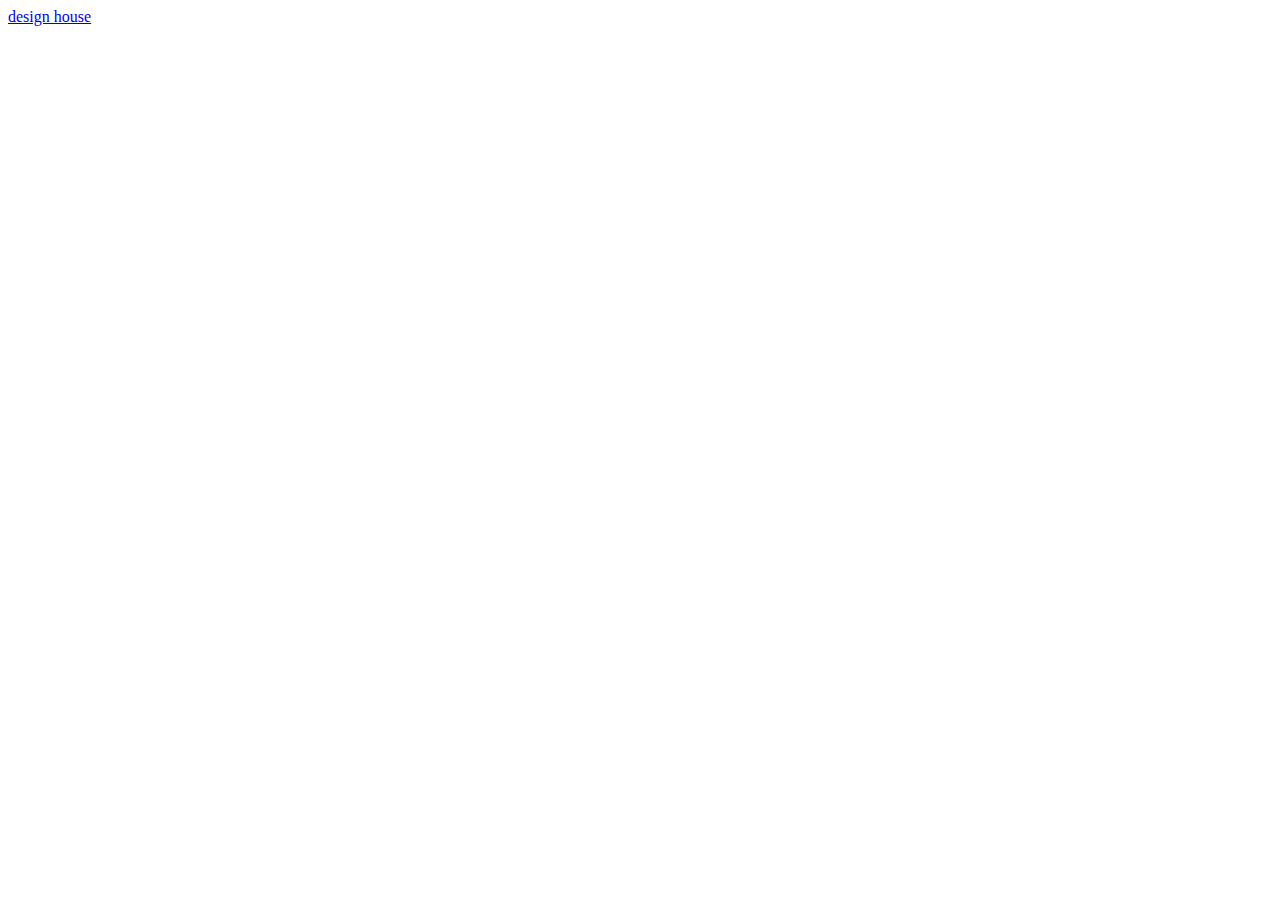
==== index.html @ 81a48a96 "11" ====
<!DOCTYPE html>
<html>
  <head>
    <title>JavaScript &amp; jQuery - Chapter 3: Functions, Methods &amp; Objects - Math Object</title>
    
   
  </head>
  <body>
   <header>
       <a href="#">design house</a>
       <div>
       <p>
           <a href="#"></a>
       </p>
       </div>
   </header>
   <main></main>
   <footer></footer>
  </body>
</html>
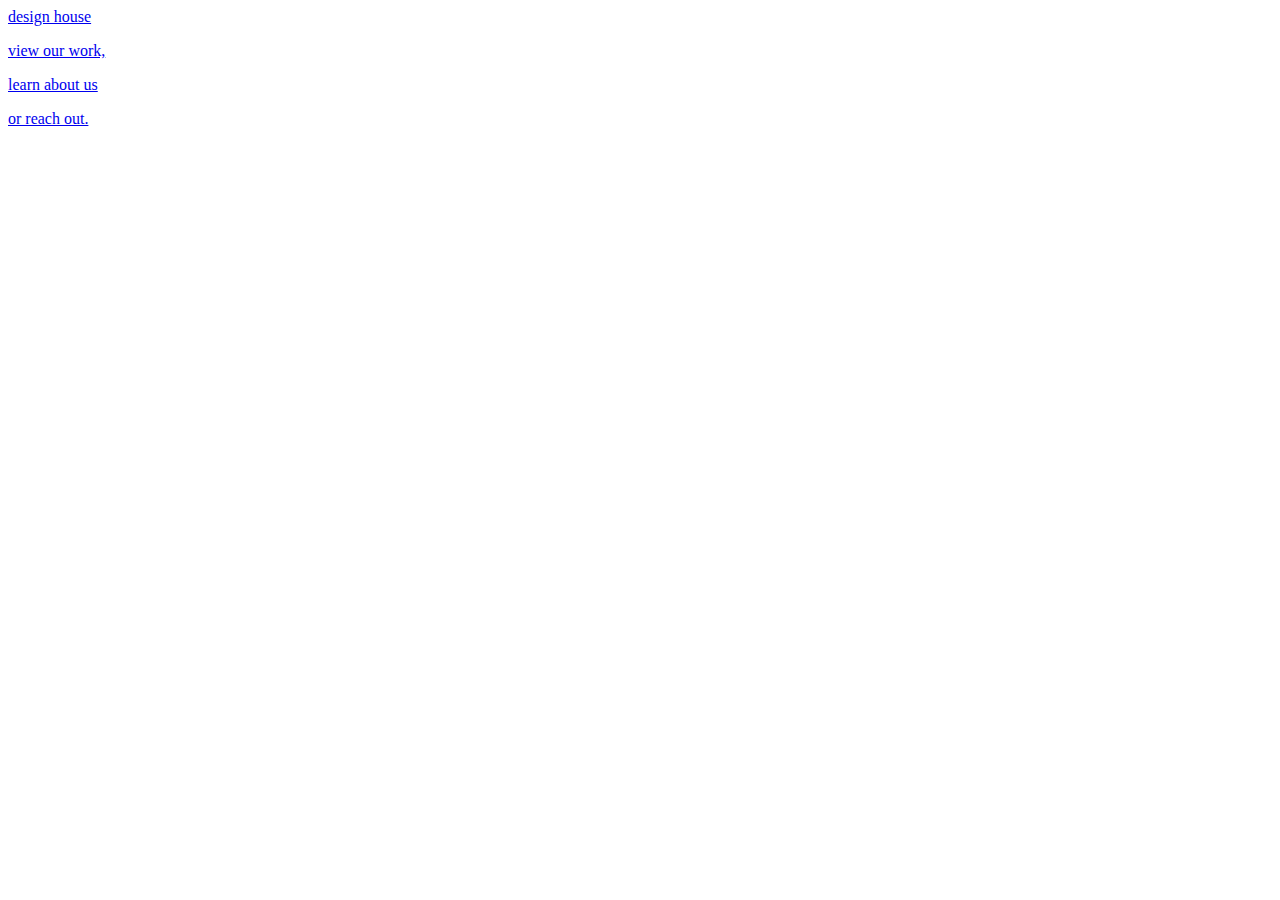
==== commit e22edb7f: "1" ====
--- a/index.html
+++ b/index.html
@@ -7,14 +7,24 @@
   </head>
   <body>
    <header>
+     <nav>
        <a href="#">design house</a>
        <div>
        <p>
-           <a href="#"></a>
+           <a href="#">view our work,</a>
+       </p>
+       <p>
+           <a href="#">learn about us</a>
+       </p>
+       <p>
+           <a href="#">or reach out.</a>
        </p>
        </div>
+      </nav>
    </header>
-   <main></main>
+   <main>
+     
+   </main>
    <footer></footer>
   </body>
 </html>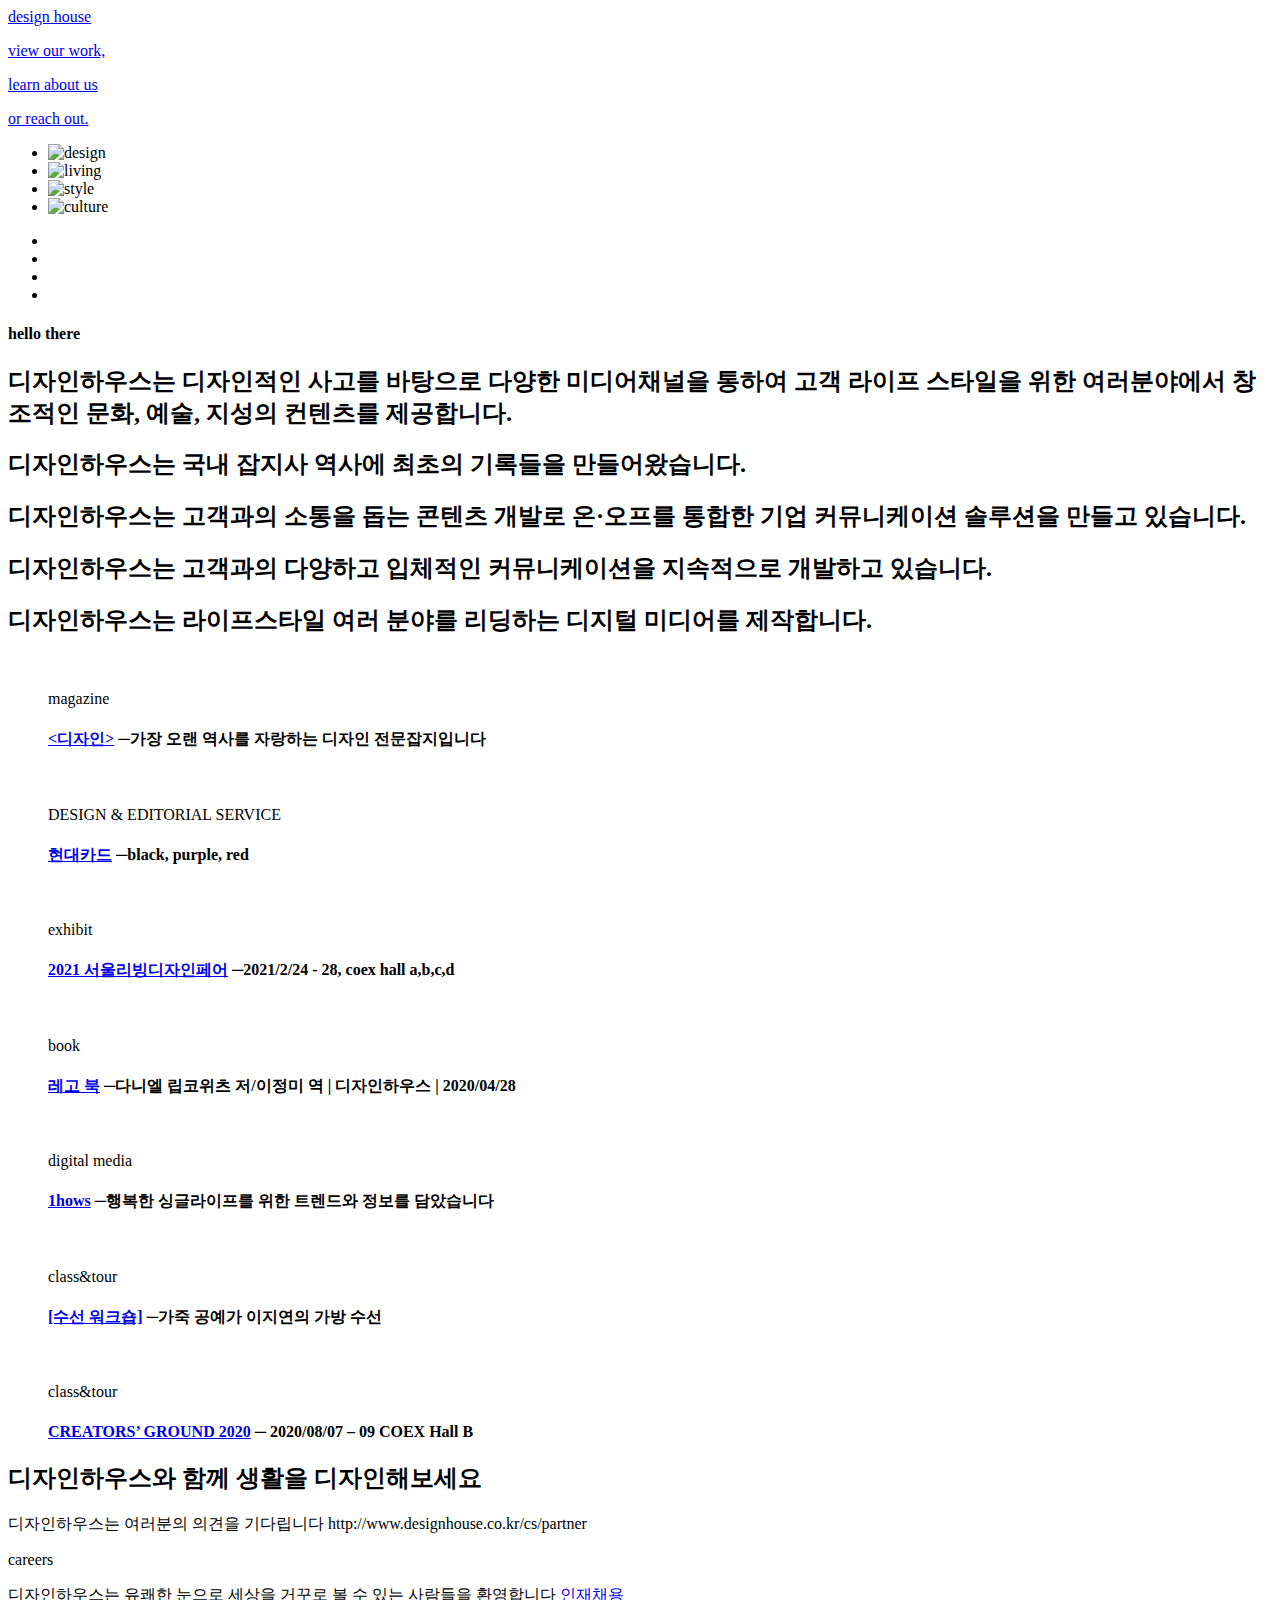
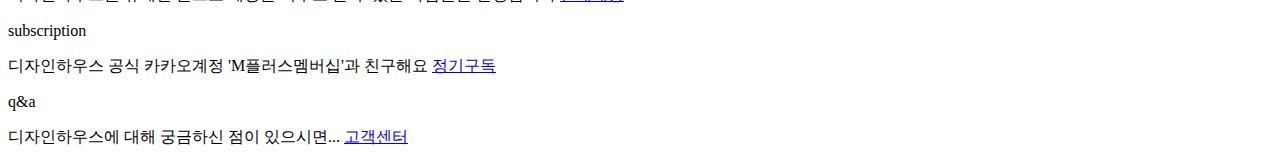
==== commit f5e78a8f: "ddd" ====
--- a/index.html
+++ b/index.html
@@ -22,9 +22,134 @@
        </div>
       </nav>
    </header>
-   <main>
-     
+   <main role="main">
+     <div class="lab">
+       <ul>
+         <li><img src="" alt="design"></li>
+         <li><img src="" alt="living"></li>
+         <li><img src="" alt="style"></li>
+         <li><img src="" alt="culture"></li>
+       </ul>
+       <ul class="indi">
+         <li></li>
+         <li></li>
+         <li></li>
+         <li></li>
+       </ul>
+     </div>
+     <div class="intro">
+       <div>
+        <h4>hello there</h4>
+      </div>
+      <div>
+        <h2 class="m1">디자인하우스는 디자인적인 사고를 바탕으로 다양한 미디어채널을 통하여 고객 라이프 스타일을 위한 여러분야에서 창조적인 문화, 예술, 지성의 컨텐츠를 제공합니다.</h2> 
+          <h2 class="m2">디자인하우스는 국내 잡지사 역사에 최초의 기록들을 만들어왔습니다.</h2>
+          <h2 class="m3">디자인하우스는 고객과의 소통을 돕는 콘텐츠 개발로 온·오프를 통합한 기업 커뮤니케이션 솔루션을 만들고 있습니다.</h2>
+          <h2 class="m4">디자인하우스는 고객과의 다양하고 입체적인 커뮤니케이션을 지속적으로 개발하고 있습니다.</h2>
+          <h2 class="m5">디자인하우스는 라이프스타일 여러 분야를 리딩하는 디지털 미디어를 제작합니다.
+          </h2>
+      </div>
+
+     </div>
+     <div>
+             <figure>
+         <p><img src="img/m_design.jpg" alt=""></p>
+         <figcaption>
+           <div>magazine</div>
+           <h4>
+             <a href="#"><디자인></a> <span>─</span><span>가장 오랜 역사를 자랑하는 디자인 전문잡지입니다</span>
+           </h4>
+         </figcaption>
+       </figure>
+       <figure>
+         <p><img src="img/hyeondeacard.jpg" alt=""></p>
+         <figcaption>
+           <div>DESIGN & EDITORIAL SERVICE</div>
+           <h4>
+             <a href="#">현대카드</a> <span>─</span><span>black, purple, red</span>
+           </h4>
+         </figcaption>
+       </figure>
+       <figure>
+         <p><img src="img/e_seoul.png" alt=""></p>
+         <figcaption>
+           <div>exhibit</div>
+           <h4>
+             <a href="#">2021 서울리빙디자인페어</a> <span>─</span><span>2021/2/24 - 28, coex hall a,b,c,d</span>
+           </h4>
+         </figcaption>
+       </figure>
+       <figure>
+         <p><img src="img/b_lego.jpg" alt=""></p>
+         <figcaption>
+           <div>book</div>
+           <h4>
+             <a href="#">레고 북</a> <span>─</span><span>다니엘 립코위츠 저/이정미 역 | 디자인하우스 | 2020/04/28</span>
+           </h4>
+         </figcaption>
+       </figure>
+       <figure>
+         <p><img src="img/p_digital.jpg" alt=""></p>
+         <figcaption>
+           <div>digital media</div>
+           <h4>
+             <a href="http://1hows.com/">1hows</a> <span>─</span><span>행복한 싱글라이프를 위한 트렌드와 정보를 담았습니다</span>
+           </h4>
+         </figcaption>
+       </figure>
+       <figure>
+         <p><img src="img/c_bag.jpg" alt=""></p>
+         <figcaption>
+           <div>class&tour</div>
+           <h4>
+             <a href="#">[수선 워크숍]</a> <span>─</span><span>가죽 공예가 이지연의 가방 수선
+            </span>
+           </h4>
+         </figcaption>
+       </figure>
+       <figure>
+         <p><img src="img/e_creator.jpg" alt=""></p>
+         <figcaption>
+           <div>class&tour</div>
+           <h4>
+             <a href="#">CREATORS’ GROUND 2020</a> <span>─</span><span>
+              2020/08/07 – 09 COEX Hall B
+            </span>
+           </h4>
+         </figcaption>
+       </figure>
+     </div>
    </main>
-   <footer></footer>
+   <footer>
+     <div class="canvas">
+       <h2>디자인하우스와 함께 생활을 디자인해보세요
+        </h2>
+       <div>
+         <p>디자인하우스는 여러분의 의견을 기다립니다 http://www.designhouse.co.kr/cs/partner
+        </p>
+       </div>
+     </div>
+     <div class="contact">
+       <div class="c1">
+         <div>careers</div>
+         <p>디자인하우스는 유쾌한 눈으로 세상을 거꾸로 볼 수 있는 사람들을 환영합니다
+           <a href="#">인재채용</a>
+        </p>
+       </div>
+       <div class="c2">
+         <div>subscription</div>
+         <p>디자인하우스 공식 카카오계정  'M플러스멤버십'과 친구해요
+           <a href="https://pf.kakao.com/_aQyxdu#none">정기구독</a>
+        </p>
+       </div>
+       <div class="c3">
+         <div>q&a</div>
+         <p>디자인하우스에 대해 궁금하신 점이 있으시면...
+           <a href="http://www.designhouse.co.kr/cs">고객센터</a>
+        </p>
+       </div>
+
+     </div>
+   </footer>
   </body>
 </html>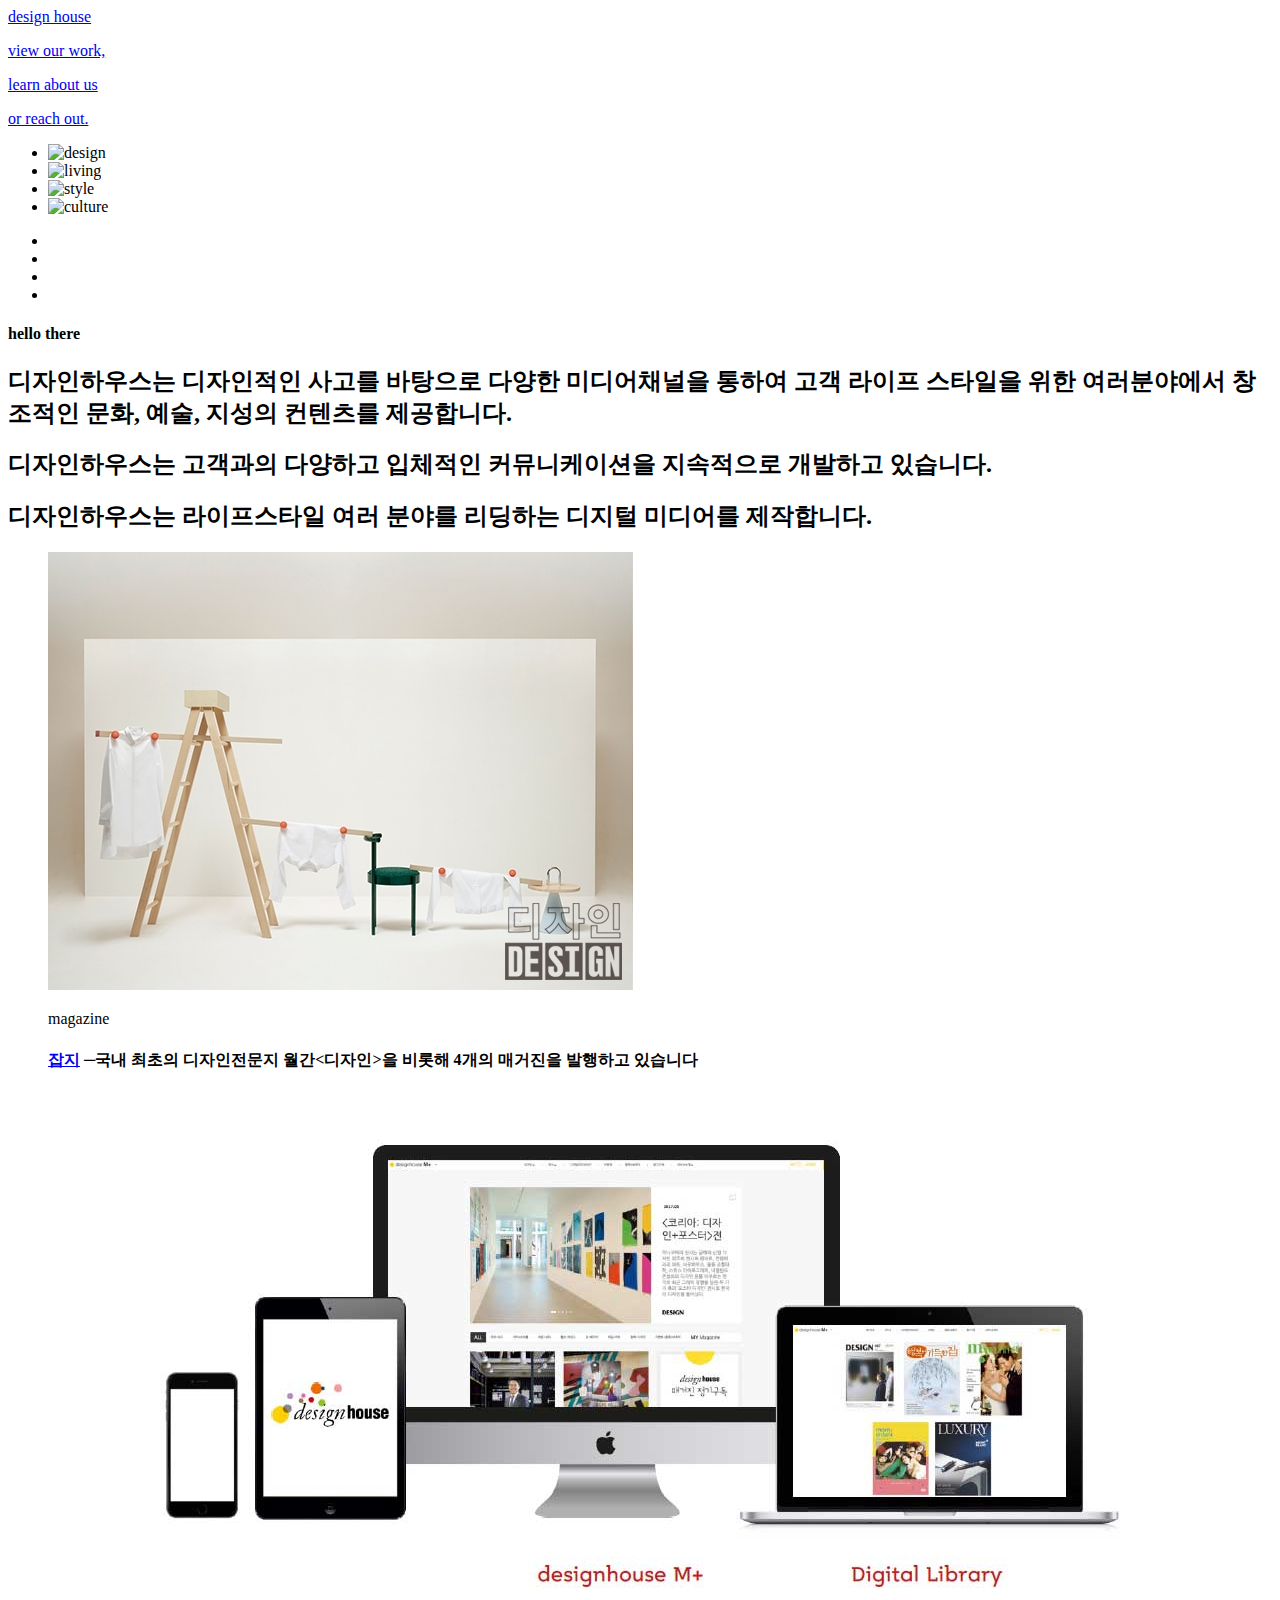
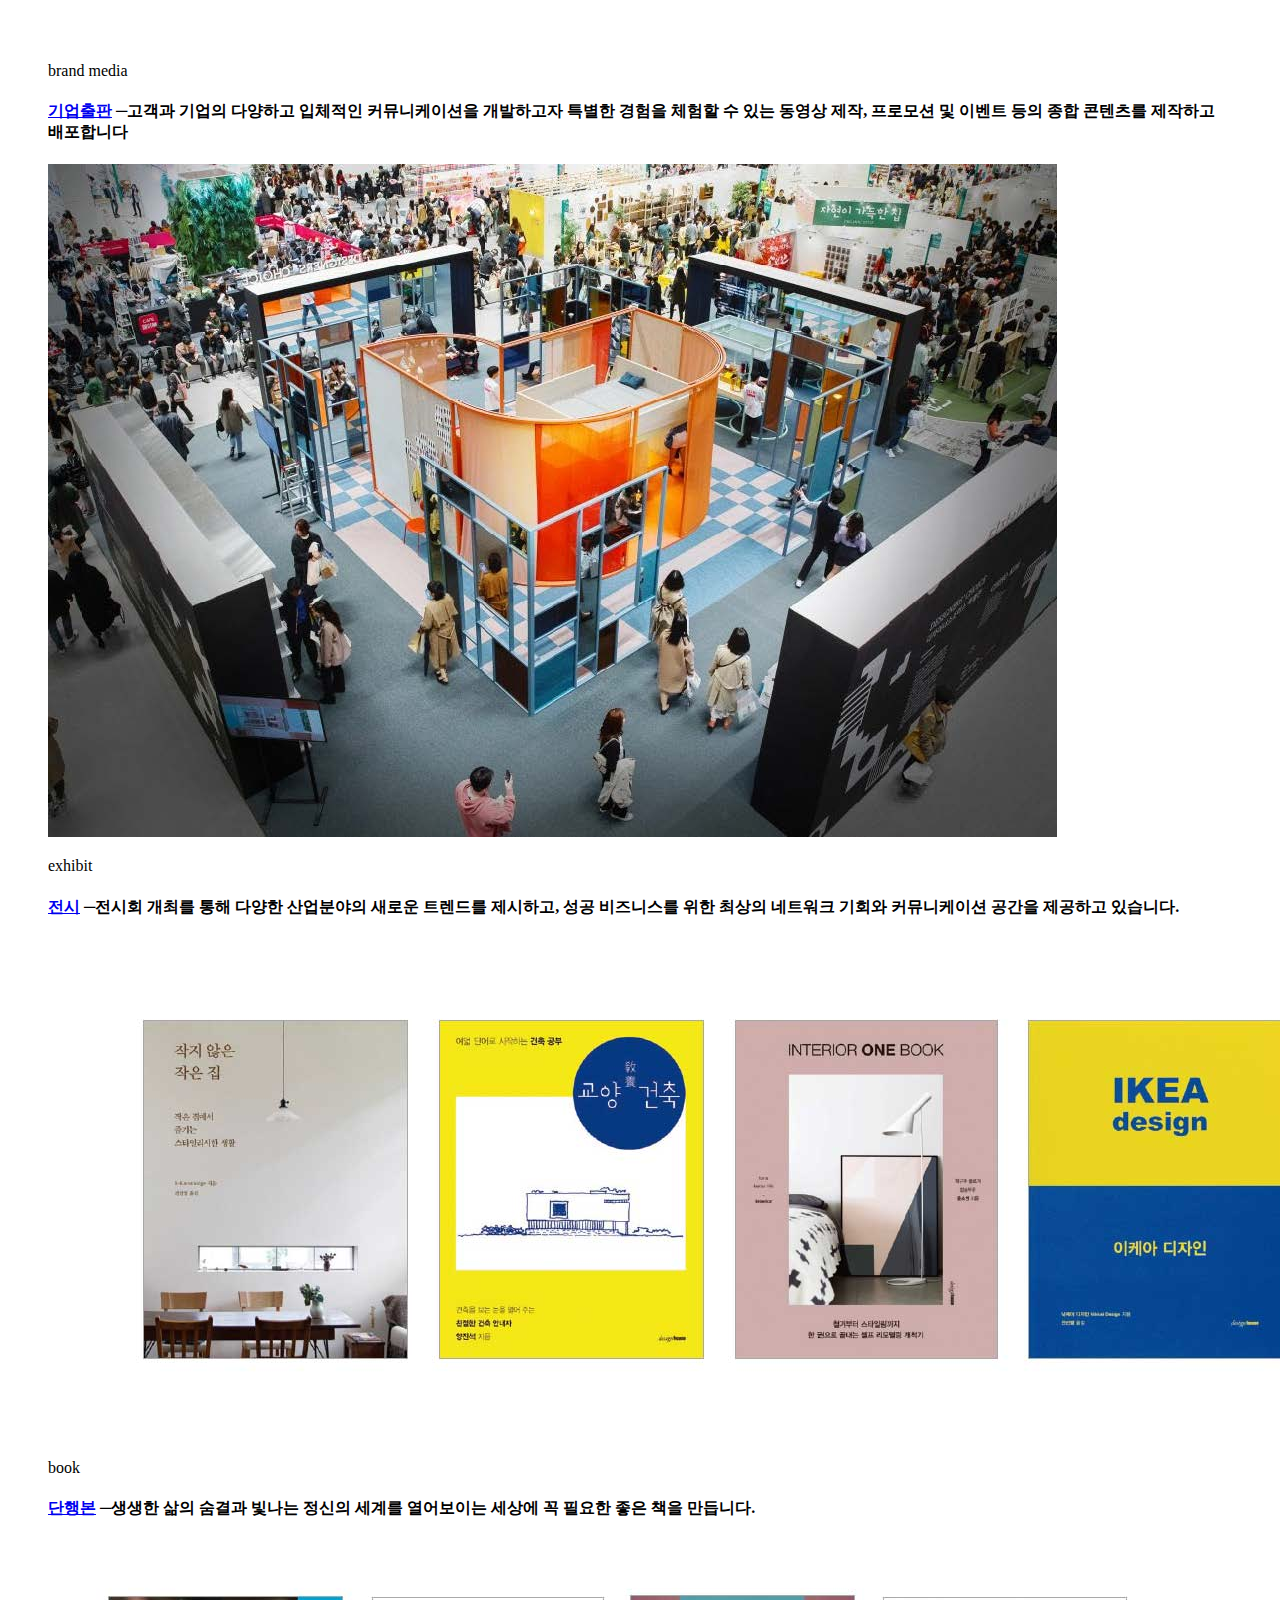
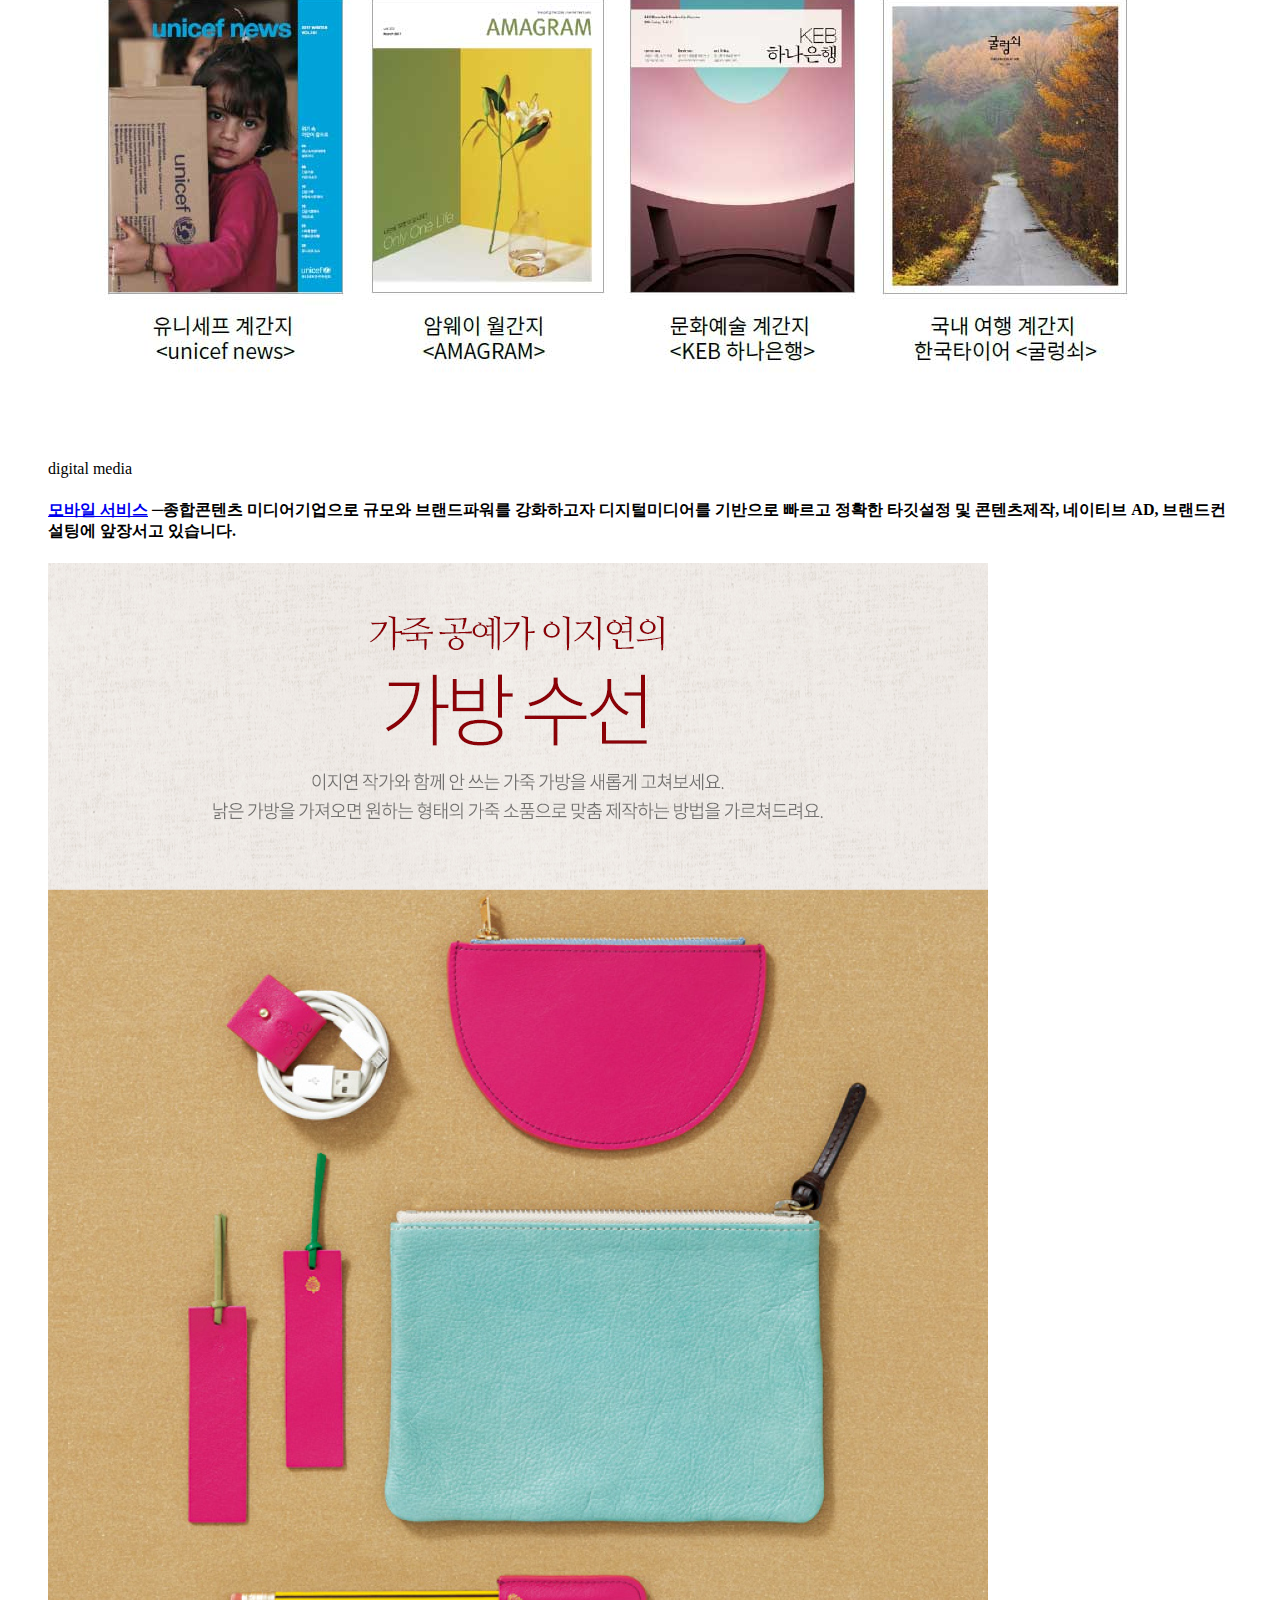
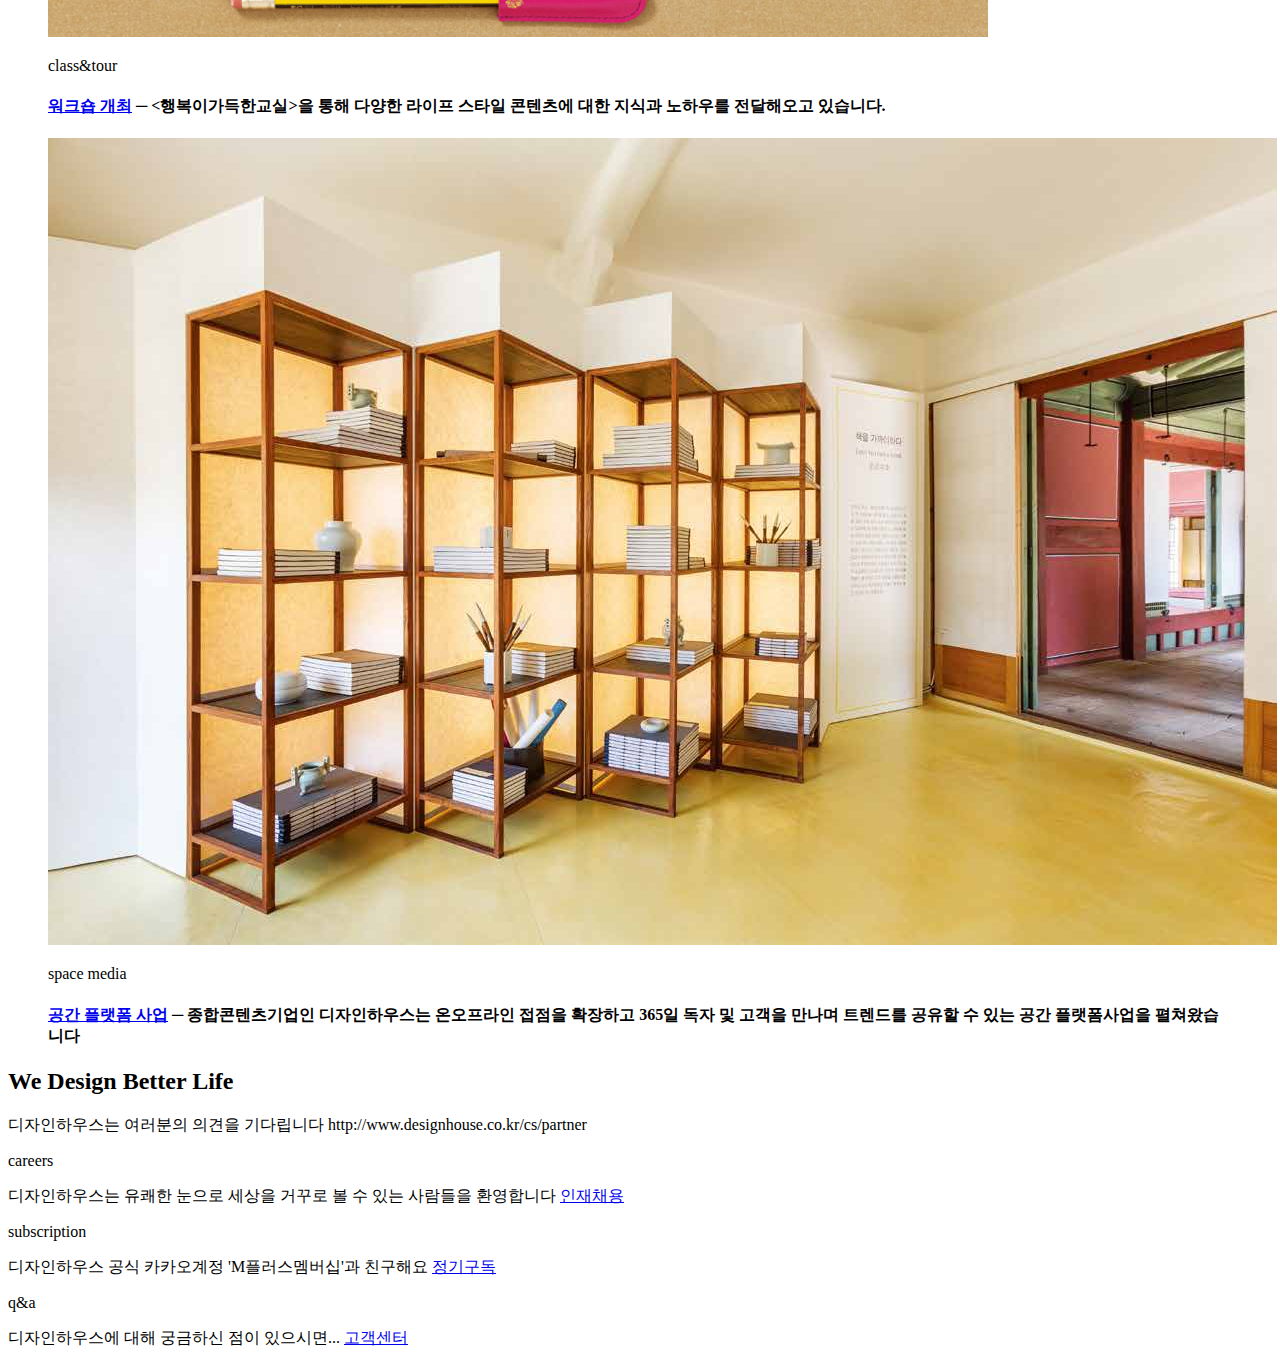
==== commit ca609807: "1" ====
--- a/index.html
+++ b/index.html
@@ -43,77 +43,78 @@
       </div>
       <div>
         <h2 class="m1">디자인하우스는 디자인적인 사고를 바탕으로 다양한 미디어채널을 통하여 고객 라이프 스타일을 위한 여러분야에서 창조적인 문화, 예술, 지성의 컨텐츠를 제공합니다.</h2> 
-          <h2 class="m2">디자인하우스는 국내 잡지사 역사에 최초의 기록들을 만들어왔습니다.</h2>
-          <h2 class="m3">디자인하우스는 고객과의 소통을 돕는 콘텐츠 개발로 온·오프를 통합한 기업 커뮤니케이션 솔루션을 만들고 있습니다.</h2>
-          <h2 class="m4">디자인하우스는 고객과의 다양하고 입체적인 커뮤니케이션을 지속적으로 개발하고 있습니다.</h2>
-          <h2 class="m5">디자인하우스는 라이프스타일 여러 분야를 리딩하는 디지털 미디어를 제작합니다.
+         <h2 class="m2">디자인하우스는 고객과의 다양하고 입체적인 커뮤니케이션을 지속적으로 개발하고 있습니다.</h2>
+          <h2 class="m3">디자인하우스는 라이프스타일 여러 분야를 리딩하는 디지털 미디어를 제작합니다.
           </h2>
       </div>
 
      </div>
      <div>
              <figure>
-         <p><img src="img/m_design.jpg" alt=""></p>
+         <p><img src="img/content1.jpg" alt=""></p>
          <figcaption>
            <div>magazine</div>
            <h4>
-             <a href="#"><디자인></a> <span>─</span><span>가장 오랜 역사를 자랑하는 디자인 전문잡지입니다</span>
+             <a href="#">잡지</a> <span>─</span><span>국내 최초의 디자인전문지 월간<디자인>을 비롯해
+              4개의 매거진을 발행하고 있습니다</span>
            </h4>
          </figcaption>
        </figure>
        <figure>
-         <p><img src="img/hyeondeacard.jpg" alt=""></p>
+         <p><img src="img/content2.jpg" alt=""></p>
          <figcaption>
-           <div>DESIGN & EDITORIAL SERVICE</div>
+           <div>brand media</div>
            <h4>
-             <a href="#">현대카드</a> <span>─</span><span>black, purple, red</span>
+             <a href="#">기업출판</a> <span>─</span><span>고객과 기업의 다양하고 입체적인 커뮤니케이션을 개발하고자
+              특별한 경험을 체험할 수 있는 동영상 제작, 프로모션 및 이벤트 등의 종합 콘텐츠를 제작하고 배포합니다</span>
            </h4>
          </figcaption>
        </figure>
        <figure>
-         <p><img src="img/e_seoul.png" alt=""></p>
+         <p><img src="img/content3.jpg" alt=""></p>
          <figcaption>
            <div>exhibit</div>
            <h4>
-             <a href="#">2021 서울리빙디자인페어</a> <span>─</span><span>2021/2/24 - 28, coex hall a,b,c,d</span>
+             <a href="#">전시</a> <span>─</span><span>전시회 개최를 통해 다양한 산업분야의 새로운 트렌드를 제시하고,
+              성공 비즈니스를 위한 최상의 네트워크 기회와 커뮤니케이션 공간을 제공하고 있습니다.</span>
            </h4>
          </figcaption>
        </figure>
        <figure>
-         <p><img src="img/b_lego.jpg" alt=""></p>
+         <p><img src="img/content4.jpg" alt=""></p>
          <figcaption>
            <div>book</div>
            <h4>
-             <a href="#">레고 북</a> <span>─</span><span>다니엘 립코위츠 저/이정미 역 | 디자인하우스 | 2020/04/28</span>
+             <a href="#">단행본</a> <span>─</span><span>생생한 삶의 숨결과 빛나는 정신의 세계를 열어보이는 세상에 꼭 필요한 좋은 책을 만듭니다.</span>
            </h4>
          </figcaption>
        </figure>
        <figure>
-         <p><img src="img/p_digital.jpg" alt=""></p>
+         <p><img src="img/content5.jpg" alt=""></p>
          <figcaption>
            <div>digital media</div>
            <h4>
-             <a href="http://1hows.com/">1hows</a> <span>─</span><span>행복한 싱글라이프를 위한 트렌드와 정보를 담았습니다</span>
+             <a href="#">모바일 서비스</a> <span>─</span><span>종합콘텐츠 미디어기업으로 규모와 브랜드파워를 강화하고자 디지털미디어를 기반으로 빠르고 정확한 타깃설정 및 콘텐츠제작, 네이티브 AD, 브랜드컨설팅에 앞장서고 있습니다.</span>
            </h4>
          </figcaption>
        </figure>
        <figure>
-         <p><img src="img/c_bag.jpg" alt=""></p>
+         <p><img src="img/content6.jpg" alt=""></p>
          <figcaption>
            <div>class&tour</div>
            <h4>
-             <a href="#">[수선 워크숍]</a> <span>─</span><span>가죽 공예가 이지연의 가방 수선
+             <a href="#">워크숍 개최</a> <span>─</span><span> <행복이가득한교실>을 통해 다양한 라이프 스타일 콘텐츠에 대한 지식과 노하우를 전달해오고 있습니다.
             </span>
            </h4>
          </figcaption>
        </figure>
        <figure>
-         <p><img src="img/e_creator.jpg" alt=""></p>
+         <p><img src="img/content7.jpg" alt=""></p>
          <figcaption>
-           <div>class&tour</div>
+           <div>space media</div>
            <h4>
-             <a href="#">CREATORS’ GROUND 2020</a> <span>─</span><span>
-              2020/08/07 – 09 COEX Hall B
+             <a href="#">공간 플랫폼 사업</a> <span>─</span><span>
+              종합콘텐츠기업인 디자인하우스는 온오프라인 접점을 확장하고 365일 독자 및 고객을 만나며 트렌드를 공유할 수 있는 공간 플랫폼사업을 펼쳐왔습니다
             </span>
            </h4>
          </figcaption>
@@ -122,7 +123,7 @@
    </main>
    <footer>
      <div class="canvas">
-       <h2>디자인하우스와 함께 생활을 디자인해보세요
+       <h2>We Design Better Life
         </h2>
        <div>
          <p>디자인하우스는 여러분의 의견을 기다립니다 http://www.designhouse.co.kr/cs/partner
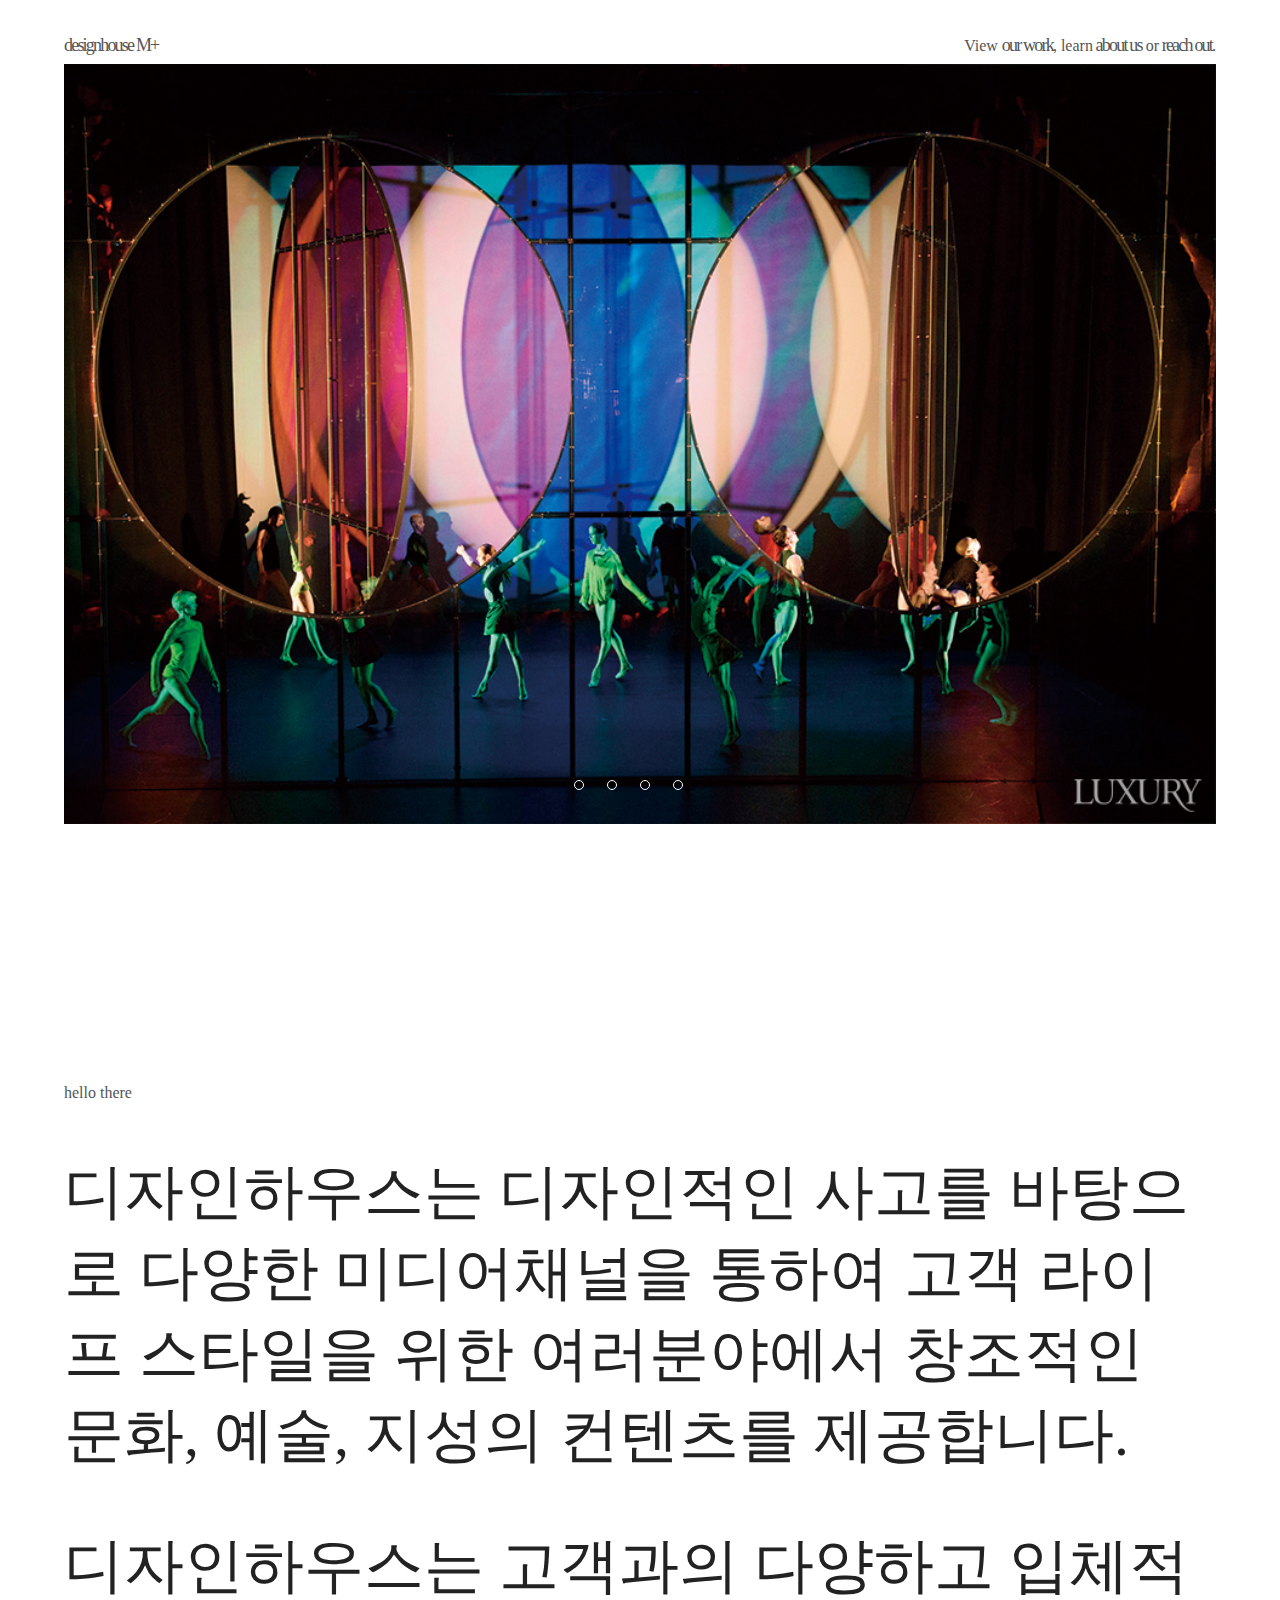
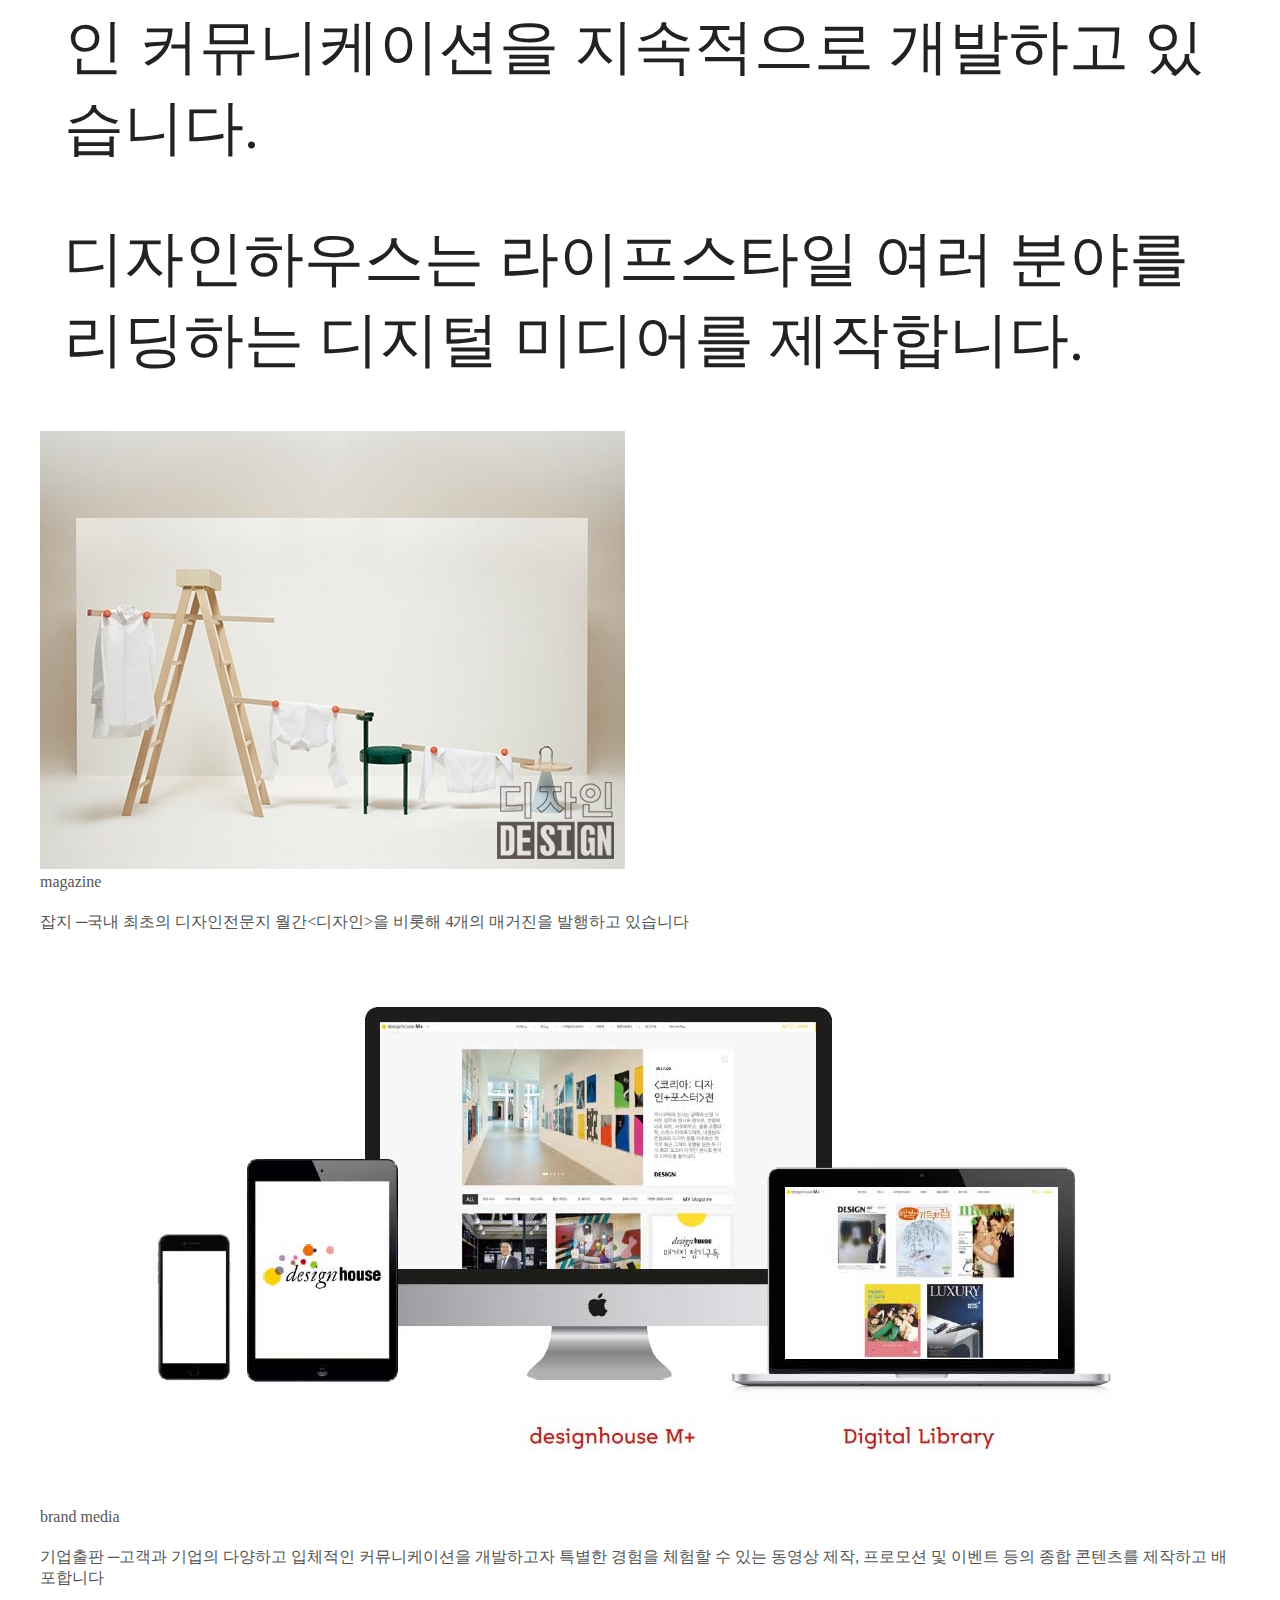
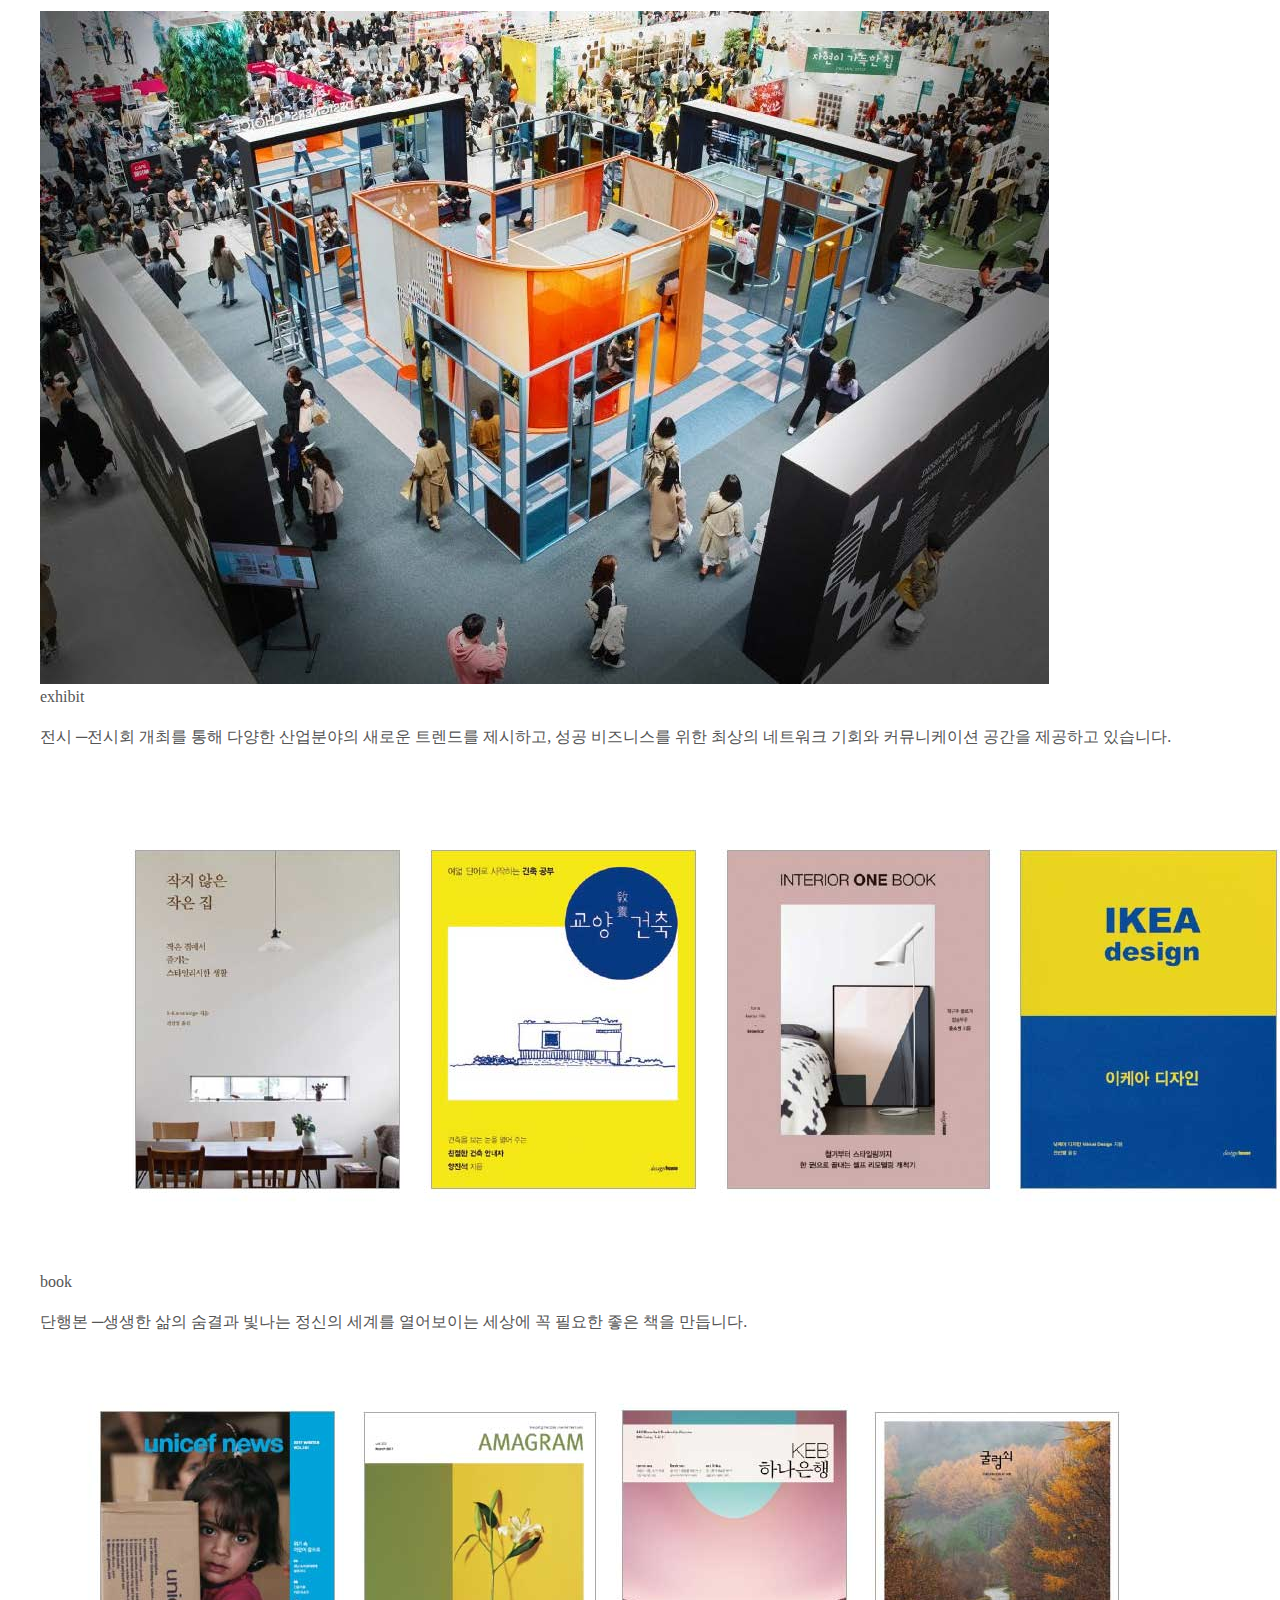
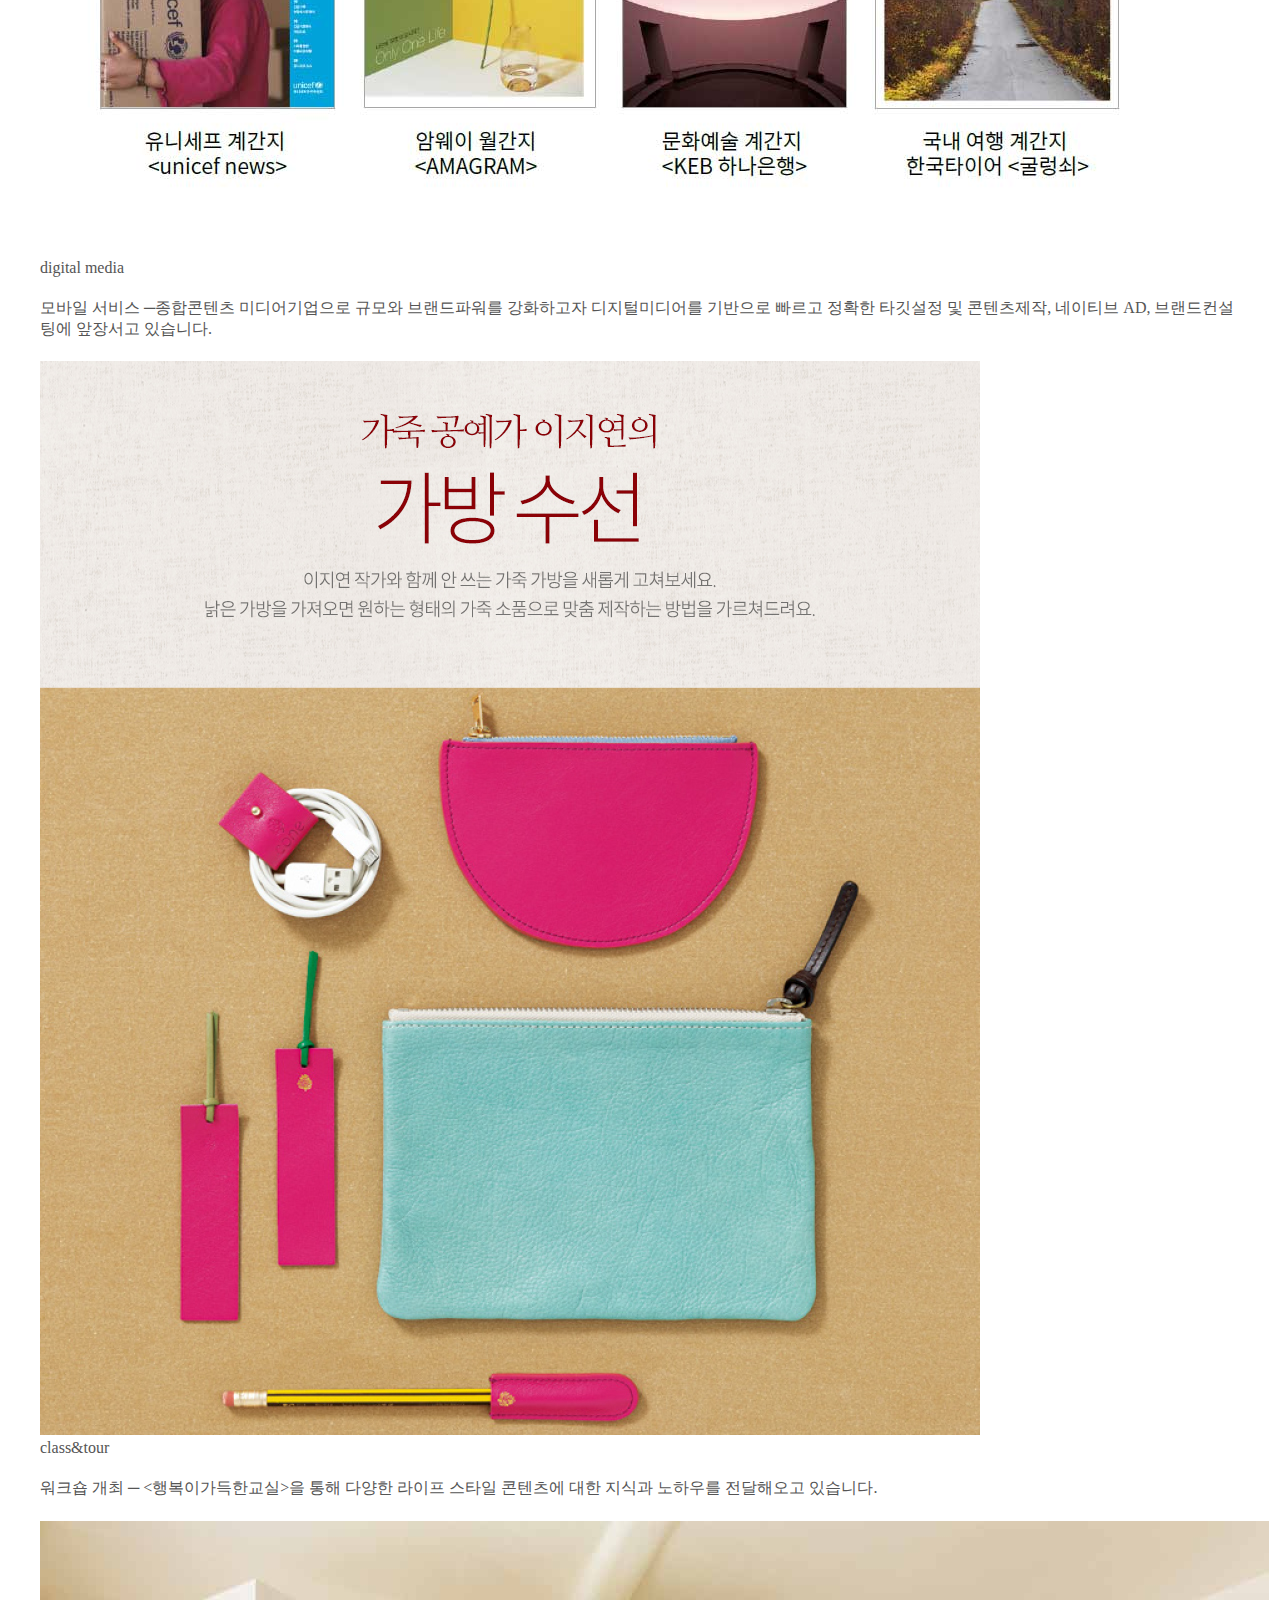
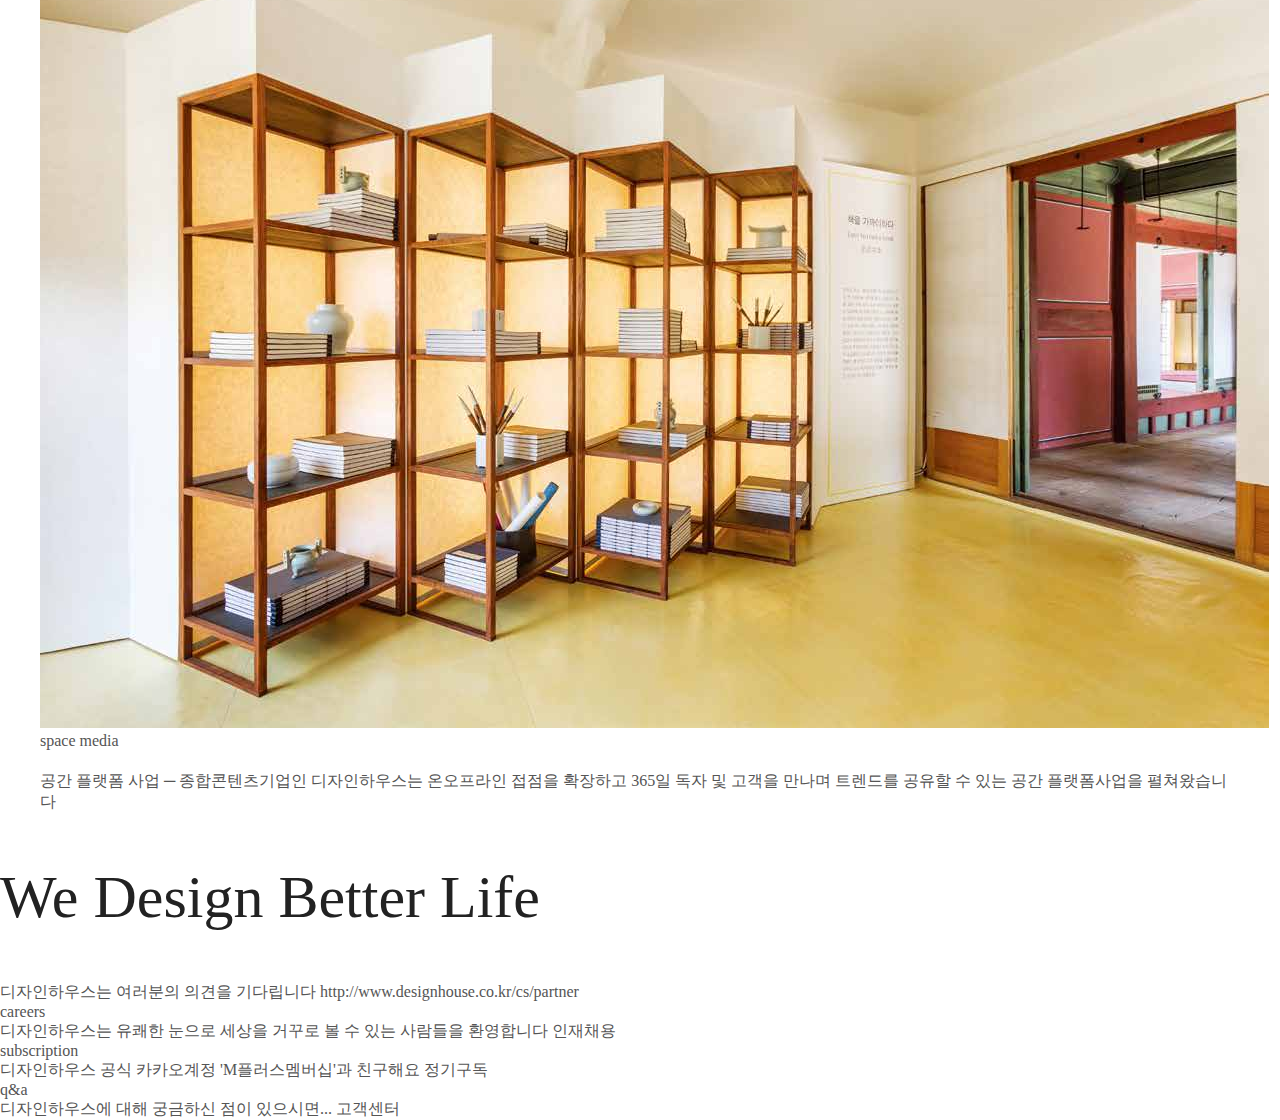
==== commit c89cab0d: "1" ====
--- a/index.html
+++ b/index.html
@@ -2,35 +2,30 @@
 <html>
   <head>
     <title>JavaScript &amp; jQuery - Chapter 3: Functions, Methods &amp; Objects - Math Object</title>
-    
+    <link rel="stylesheet" href="css/style.css" text="text/css">
    
   </head>
   <body>
    <header>
-     <nav>
-       <a href="#">design house</a>
-       <div>
-       <p>
-           <a href="#">view our work,</a>
-       </p>
-       <p>
-           <a href="#">learn about us</a>
-       </p>
-       <p>
-           <a href="#">or reach out.</a>
-       </p>
-       </div>
-      </nav>
+     <div class="header f_b">
+    <div class="logo">
+       <a href="index.html">designhouse M+</a>
+      </div>
+        <nav>
+       <p>View <a href="index.html">our work</a>, learn<a href="about.html"> about us</a> or<a href="reach.html"> reach out</a>.</p>
+     </nav>
+    </div>
+    </div>
    </header>
    <main role="main">
      <div class="lab">
-       <ul>
-         <li><img src="" alt="design"></li>
-         <li><img src="" alt="living"></li>
-         <li><img src="" alt="style"></li>
-         <li><img src="" alt="culture"></li>
+       <ul class="lab_img">
+         <li><img src="img/design.jpg" alt="design"></li>
+         <!-- <li><img src="img/living.jpg" alt="living"></li>
+         <li><img src="img/style.jpg" alt="style"></li>
+         <li><img src="img/culture.jpg" alt="culture"></li> -->
        </ul>
-       <ul class="indi">
+       <ul class="indi f_c">
          <li></li>
          <li></li>
          <li></li>
@@ -38,18 +33,18 @@
        </ul>
      </div>
      <div class="intro">
-       <div>
+       <div div="hello">
         <h4>hello there</h4>
       </div>
-      <div>
-        <h2 class="m1">디자인하우스는 디자인적인 사고를 바탕으로 다양한 미디어채널을 통하여 고객 라이프 스타일을 위한 여러분야에서 창조적인 문화, 예술, 지성의 컨텐츠를 제공합니다.</h2> 
-         <h2 class="m2">디자인하우스는 고객과의 다양하고 입체적인 커뮤니케이션을 지속적으로 개발하고 있습니다.</h2>
-          <h2 class="m3">디자인하우스는 라이프스타일 여러 분야를 리딩하는 디지털 미디어를 제작합니다.
+      <div class="intro_m">
+        <h2 >디자인하우스는 디자인적인 사고를 바탕으로 다양한 미디어채널을 통하여 고객 라이프 스타일을 위한 여러분야에서 창조적인 문화, 예술, 지성의 컨텐츠를 제공합니다.</h2> 
+         <h2 >디자인하우스는 고객과의 다양하고 입체적인 커뮤니케이션을 지속적으로 개발하고 있습니다.</h2>
+          <h2 >디자인하우스는 라이프스타일 여러 분야를 리딩하는 디지털 미디어를 제작합니다.
           </h2>
       </div>
 
      </div>
-     <div>
+     <div class="content">
              <figure>
          <p><img src="img/content1.jpg" alt=""></p>
          <figcaption>
--- a/css/style.css
+++ b/css/style.css
@@ -0,0 +1,84 @@
+@import url("common.css");
+header .header .logo a, header .header nav p a {
+  font-size: 18px;
+  line-height: 24px;
+  letter-spacing: -0.1em;
+}
+
+main .intro .hello h4 {
+  font-size: 11px;
+  line-height: 24px;
+  letter-spacing: -0.1em;
+  text-align: center;
+  display: inline;
+  text-transform: uppercase;
+  color: #bbbbbb;
+}
+
+header {
+  position: absolute;
+  left: 0;
+  top: 0;
+  z-index: 100;
+  width: 100%;
+}
+
+header .header {
+  width: 90%;
+  margin: 2.6vw auto 0;
+  position: relative;
+  top: 0;
+  left: 0;
+  z-index: 1;
+}
+
+header .header nav p a:after {
+  content: "";
+  border-bottom: 1px solid #000;
+}
+
+main {
+  width: 100%;
+}
+
+main .lab {
+  position: relative;
+  top: 0;
+  left: 0;
+  width: 90%;
+  height: 100%;
+  margin: 5vw auto 0;
+}
+
+main .lab .lab_img li img {
+  width: 100%;
+  height: 100%;
+}
+
+main .lab .indi {
+  position: absolute;
+  left: 50%;
+  bottom: 5%;
+  -webkit-transform: translate(-50%);
+          transform: translate(-50%);
+  width: 100%;
+}
+
+main .lab .indi li {
+  font-size: 0;
+  width: 10px;
+  height: 10px;
+  border: 1px solid #fff;
+  border-radius: 100%;
+  margin-right: 2%;
+}
+
+main .intro {
+  width: 90%;
+  margin: 20vw auto 0;
+}
+
+main .intro .hello {
+  width: 100%;
+}
+/*# sourceMappingURL=style.css.map */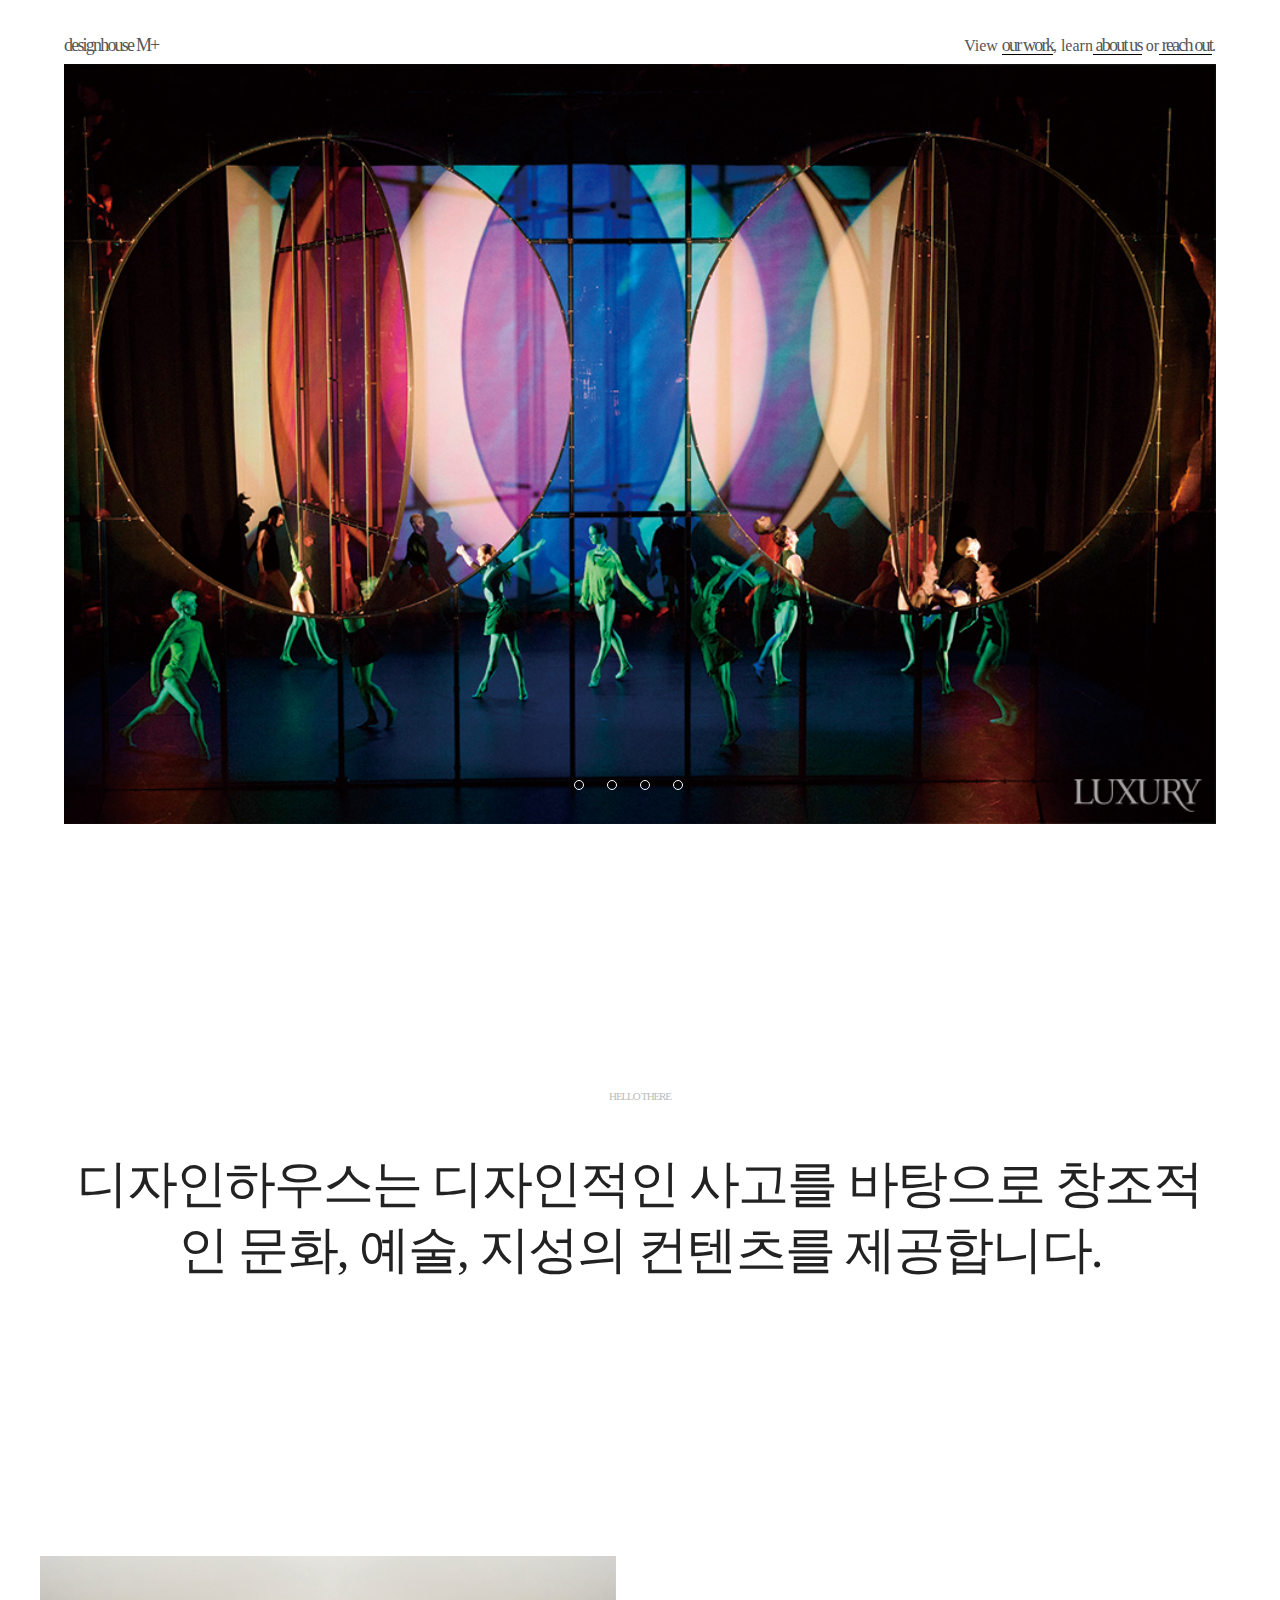
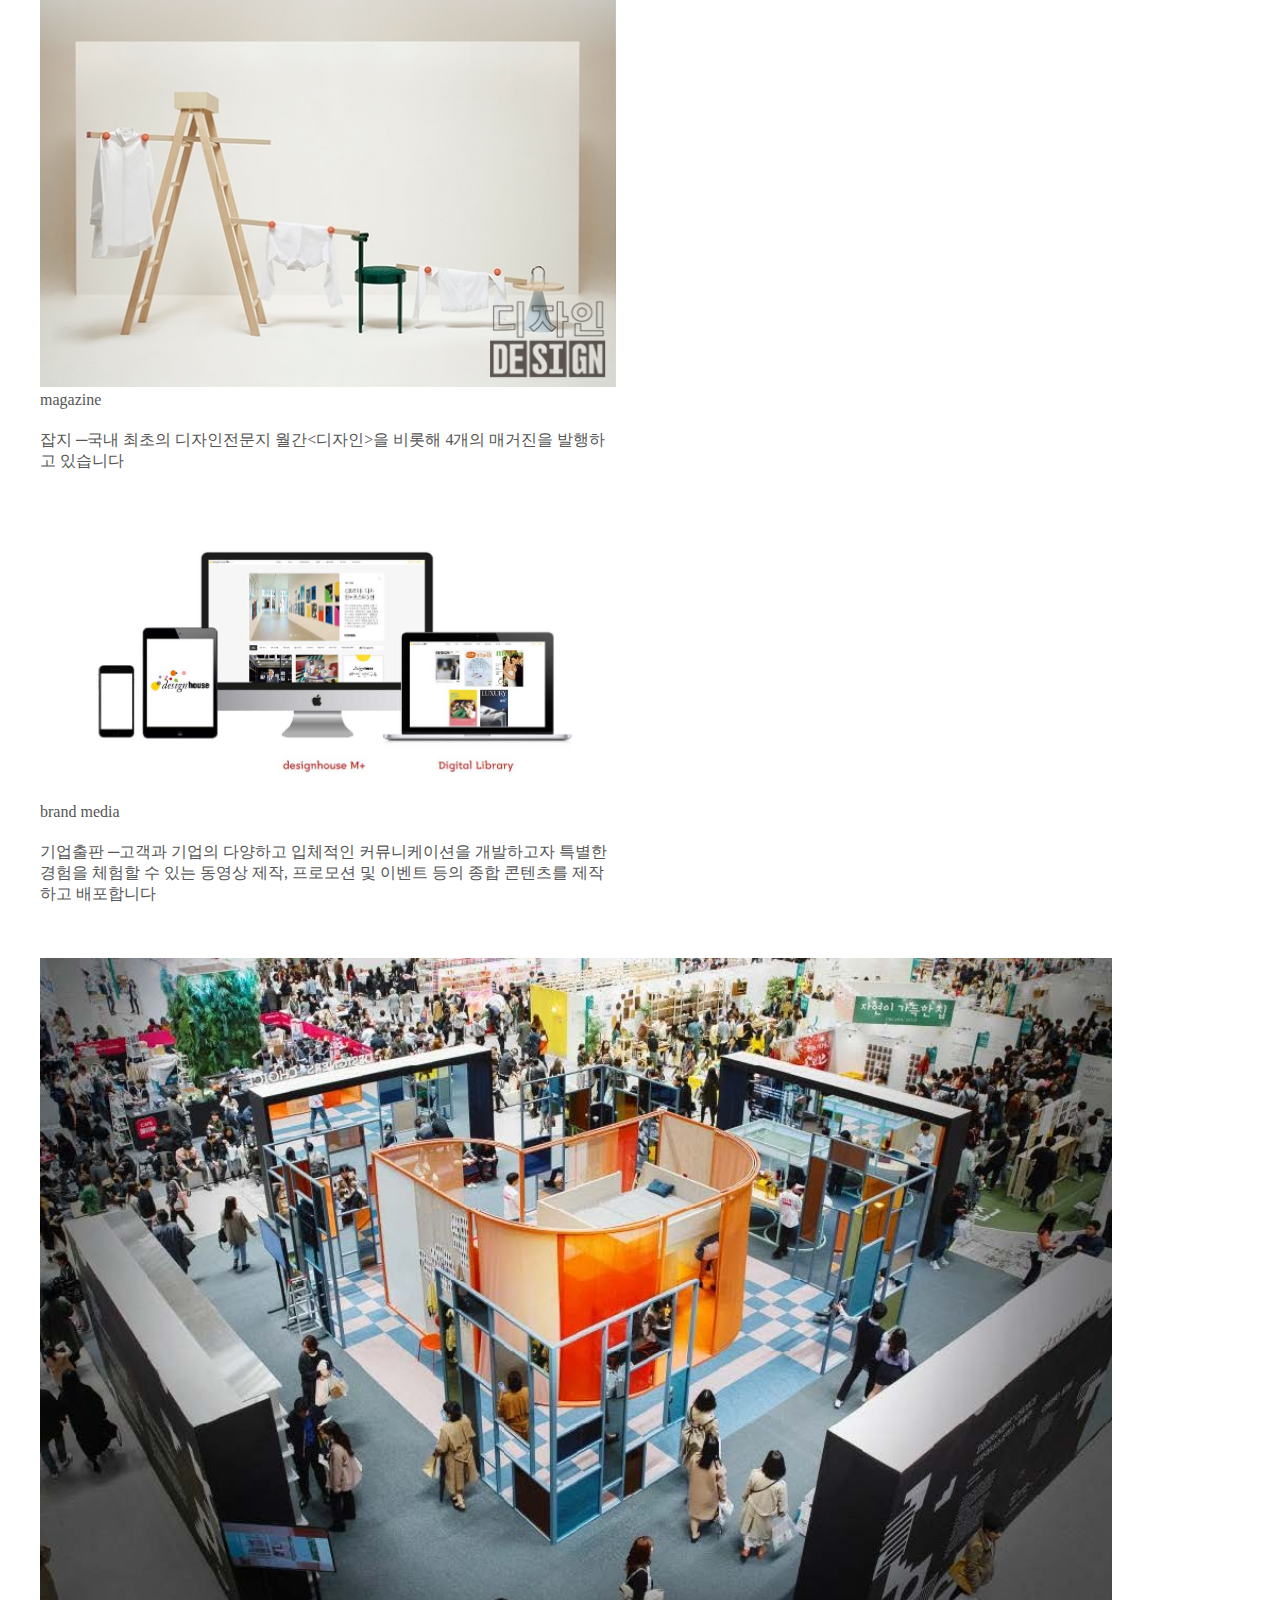
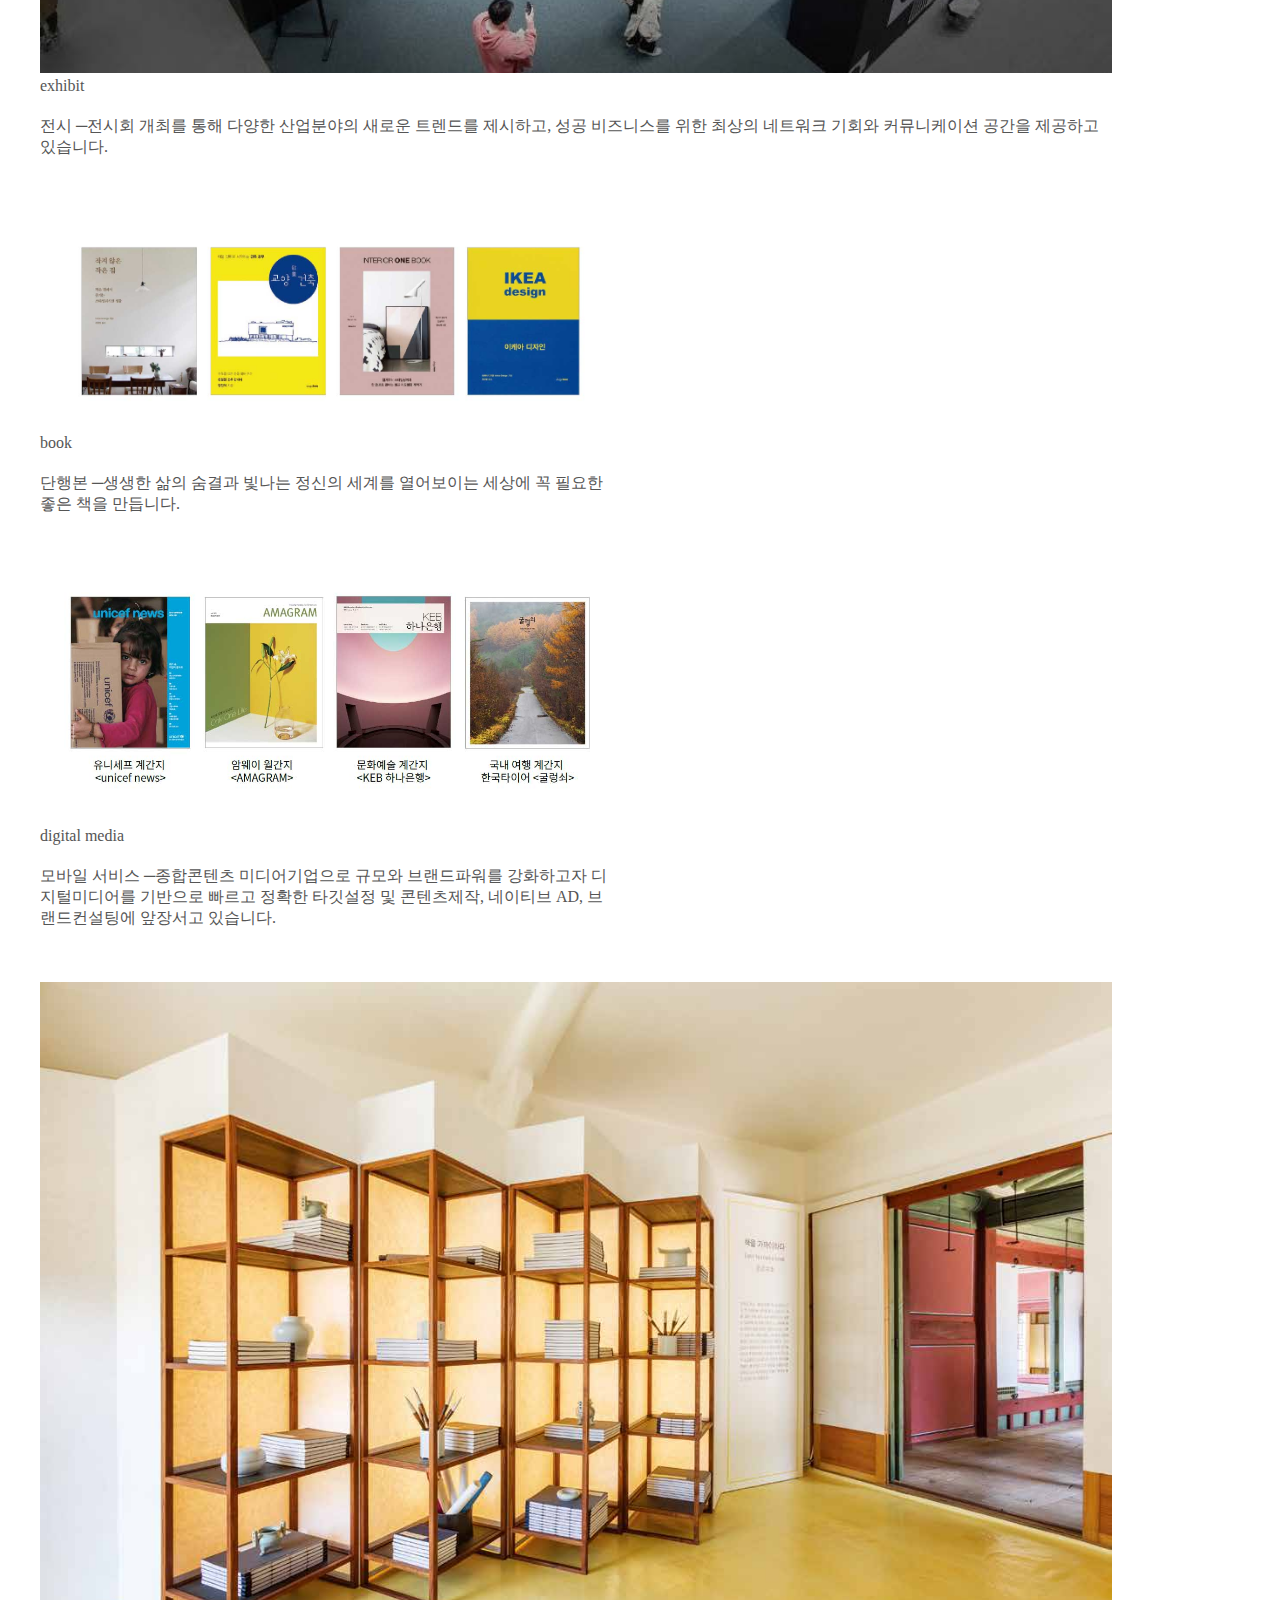
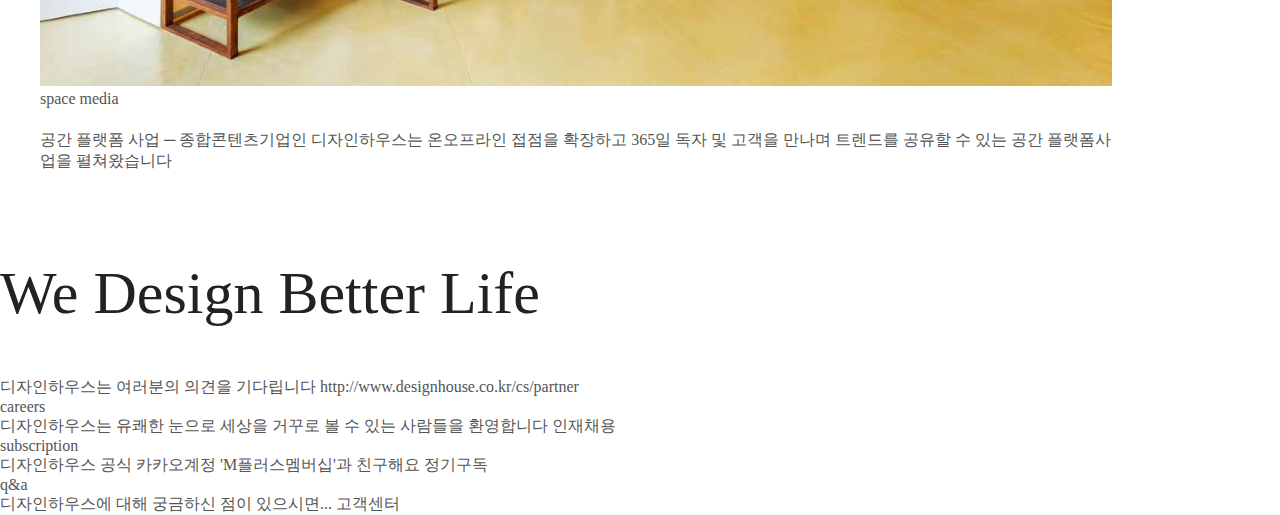
==== commit e01a92bd: "1" ====
--- a/index.html
+++ b/index.html
@@ -1,151 +1,146 @@
 <!DOCTYPE html>
 <html>
   <head>
-    <title>JavaScript &amp; jQuery - Chapter 3: Functions, Methods &amp; Objects - Math Object</title>
-    <link rel="stylesheet" href="css/style.css" text="text/css">
-   
-  </head>
-  <body>
-   <header>
-     <div class="header f_b">
-    <div class="logo">
-       <a href="index.html">designhouse M+</a>
+  <title>JavaScript &amp; jQuery - Chapter 3: Functions, Methods &amp; Objects - Math Object</title>
+  <link rel="stylesheet" href="css/style.css" text="text/css">
+
+</head>
+
+<body>
+  <header>
+    <div class="header f_b">
+      <div class="logo">
+        <a href="index.html">designhouse M+</a>
       </div>
-        <nav>
-       <p>View <a href="index.html">our work</a>, learn<a href="about.html"> about us</a> or<a href="reach.html"> reach out</a>.</p>
-     </nav>
+      <nav>
+        <p>View <a href="index.html">our work</a>, learn<a href="about.html"> about us</a> or<a href="reach.html"> reach
+            out</a>.</p>
+      </nav>
     </div>
     </div>
-   </header>
-   <main role="main">
-     <div class="lab">
-       <ul class="lab_img">
-         <li><img src="img/design.jpg" alt="design"></li>
-         <!-- <li><img src="img/living.jpg" alt="living"></li>
+  </header>
+  <main role="main">
+    <div class="lab">
+      <ul class="lab_img">
+        <li><img src="img/design.jpg" alt="design"></li>
+        <!-- <li><img src="img/living.jpg" alt="living"></li>
          <li><img src="img/style.jpg" alt="style"></li>
          <li><img src="img/culture.jpg" alt="culture"></li> -->
-       </ul>
-       <ul class="indi f_c">
-         <li></li>
-         <li></li>
-         <li></li>
-         <li></li>
-       </ul>
-     </div>
-     <div class="intro">
-       <div div="hello">
+      </ul>
+      <ul class="indi f_c">
+        <li></li>
+        <li></li>
+        <li></li>
+        <li></li>
+      </ul>
+    </div>
+    <div class="intro">
+      <div class="hello">
         <h4>hello there</h4>
       </div>
       <div class="intro_m">
-        <h2 >디자인하우스는 디자인적인 사고를 바탕으로 다양한 미디어채널을 통하여 고객 라이프 스타일을 위한 여러분야에서 창조적인 문화, 예술, 지성의 컨텐츠를 제공합니다.</h2> 
-         <h2 >디자인하우스는 고객과의 다양하고 입체적인 커뮤니케이션을 지속적으로 개발하고 있습니다.</h2>
+        <h2>디자인하우스는 디자인적인 사고를 바탕으로 창조적인 문화, 예술, 지성의 컨텐츠를 제공합니다.</h2>
+        <!-- <h2 >디자인하우스는 고객과의 다양하고 입체적인 커뮤니케이션을 지속적으로 개발하고 있습니다.</h2>
           <h2 >디자인하우스는 라이프스타일 여러 분야를 리딩하는 디지털 미디어를 제작합니다.
-          </h2>
+          </h2> -->
       </div>
 
-     </div>
-     <div class="content">
-             <figure>
-         <p><img src="img/content1.jpg" alt=""></p>
-         <figcaption>
-           <div>magazine</div>
-           <h4>
-             <a href="#">잡지</a> <span>─</span><span>국내 최초의 디자인전문지 월간<디자인>을 비롯해
-              4개의 매거진을 발행하고 있습니다</span>
-           </h4>
-         </figcaption>
-       </figure>
-       <figure>
-         <p><img src="img/content2.jpg" alt=""></p>
-         <figcaption>
-           <div>brand media</div>
-           <h4>
-             <a href="#">기업출판</a> <span>─</span><span>고객과 기업의 다양하고 입체적인 커뮤니케이션을 개발하고자
+    </div>
+    <div class="content">
+      <figure class="c_1">
+        <p><img src="img/content1.jpg" alt=""></p>
+        <figcaption>
+          <div>magazine</div>
+          <h4>
+            <a href="#">잡지</a> <span>─</span><span>국내 최초의 디자인전문지 월간<디자인>을 비롯해
+                4개의 매거진을 발행하고 있습니다</span>
+          </h4>
+        </figcaption>
+      </figure>
+      <figure class="c_2">
+        <p><img src="img/content2.jpg" alt=""></p>
+        <figcaption>
+          <div>brand media</div>
+          <h4>
+            <a href="#">기업출판</a> <span>─</span><span>고객과 기업의 다양하고 입체적인 커뮤니케이션을 개발하고자
               특별한 경험을 체험할 수 있는 동영상 제작, 프로모션 및 이벤트 등의 종합 콘텐츠를 제작하고 배포합니다</span>
-           </h4>
-         </figcaption>
-       </figure>
-       <figure>
-         <p><img src="img/content3.jpg" alt=""></p>
-         <figcaption>
-           <div>exhibit</div>
-           <h4>
-             <a href="#">전시</a> <span>─</span><span>전시회 개최를 통해 다양한 산업분야의 새로운 트렌드를 제시하고,
+          </h4>
+        </figcaption>
+      </figure>
+      <figure class="c_3">
+        <p><img src="img/content3.jpg" alt=""></p>
+        <figcaption>
+          <div>exhibit</div>
+          <h4>
+            <a href="#">전시</a> <span>─</span><span>전시회 개최를 통해 다양한 산업분야의 새로운 트렌드를 제시하고,
               성공 비즈니스를 위한 최상의 네트워크 기회와 커뮤니케이션 공간을 제공하고 있습니다.</span>
-           </h4>
-         </figcaption>
-       </figure>
-       <figure>
-         <p><img src="img/content4.jpg" alt=""></p>
-         <figcaption>
-           <div>book</div>
-           <h4>
-             <a href="#">단행본</a> <span>─</span><span>생생한 삶의 숨결과 빛나는 정신의 세계를 열어보이는 세상에 꼭 필요한 좋은 책을 만듭니다.</span>
-           </h4>
-         </figcaption>
-       </figure>
-       <figure>
-         <p><img src="img/content5.jpg" alt=""></p>
-         <figcaption>
-           <div>digital media</div>
-           <h4>
-             <a href="#">모바일 서비스</a> <span>─</span><span>종합콘텐츠 미디어기업으로 규모와 브랜드파워를 강화하고자 디지털미디어를 기반으로 빠르고 정확한 타깃설정 및 콘텐츠제작, 네이티브 AD, 브랜드컨설팅에 앞장서고 있습니다.</span>
-           </h4>
-         </figcaption>
-       </figure>
-       <figure>
-         <p><img src="img/content6.jpg" alt=""></p>
-         <figcaption>
-           <div>class&tour</div>
-           <h4>
-             <a href="#">워크숍 개최</a> <span>─</span><span> <행복이가득한교실>을 통해 다양한 라이프 스타일 콘텐츠에 대한 지식과 노하우를 전달해오고 있습니다.
-            </span>
-           </h4>
-         </figcaption>
-       </figure>
-       <figure>
-         <p><img src="img/content7.jpg" alt=""></p>
-         <figcaption>
-           <div>space media</div>
-           <h4>
-             <a href="#">공간 플랫폼 사업</a> <span>─</span><span>
+          </h4>
+        </figcaption>
+      </figure>
+      <figure class="c_4">
+        <p><img src="img/content4.jpg" alt=""></p>
+        <figcaption>
+          <div>book</div>
+          <h4>
+            <a href="#">단행본</a> <span>─</span><span>생생한 삶의 숨결과 빛나는 정신의 세계를 열어보이는 세상에 꼭 필요한 좋은 책을 만듭니다.</span>
+          </h4>
+        </figcaption>
+      </figure>
+      <figure class="c_5">
+        <p><img src="img/content5.jpg" alt=""></p>
+        <figcaption>
+          <div>digital media</div>
+          <h4>
+            <a href="#">모바일 서비스</a> <span>─</span><span>종합콘텐츠 미디어기업으로 규모와 브랜드파워를 강화하고자 디지털미디어를 기반으로 빠르고 정확한 타깃설정 및
+              콘텐츠제작, 네이티브 AD, 브랜드컨설팅에 앞장서고 있습니다.</span>
+          </h4>
+        </figcaption>
+      </figure>
+      
+      <figure class="c_6">
+        <p><img src="img/content6.jpg" alt=""></p>
+        <figcaption>
+          <div>space media</div>
+          <h4>
+            <a href="#">공간 플랫폼 사업</a> <span>─</span><span>
               종합콘텐츠기업인 디자인하우스는 온오프라인 접점을 확장하고 365일 독자 및 고객을 만나며 트렌드를 공유할 수 있는 공간 플랫폼사업을 펼쳐왔습니다
             </span>
-           </h4>
-         </figcaption>
-       </figure>
-     </div>
-   </main>
-   <footer>
-     <div class="canvas">
-       <h2>We Design Better Life
-        </h2>
-       <div>
-         <p>디자인하우스는 여러분의 의견을 기다립니다 http://www.designhouse.co.kr/cs/partner
+          </h4>
+        </figcaption>
+      </figure>
+    </div>
+  </main>
+  <footer>
+    <div class="canvas">
+      <h2>We Design Better Life
+      </h2>
+      <div>
+        <p>디자인하우스는 여러분의 의견을 기다립니다 http://www.designhouse.co.kr/cs/partner
         </p>
-       </div>
-     </div>
-     <div class="contact">
-       <div class="c1">
-         <div>careers</div>
-         <p>디자인하우스는 유쾌한 눈으로 세상을 거꾸로 볼 수 있는 사람들을 환영합니다
-           <a href="#">인재채용</a>
+      </div>
+    </div>
+    <div class="contact">
+      <div class="c1">
+        <div>careers</div>
+        <p>디자인하우스는 유쾌한 눈으로 세상을 거꾸로 볼 수 있는 사람들을 환영합니다
+          <a href="#">인재채용</a>
         </p>
-       </div>
-       <div class="c2">
-         <div>subscription</div>
-         <p>디자인하우스 공식 카카오계정  'M플러스멤버십'과 친구해요
-           <a href="https://pf.kakao.com/_aQyxdu#none">정기구독</a>
+      </div>
+      <div class="c2">
+        <div>subscription</div>
+        <p>디자인하우스 공식 카카오계정 'M플러스멤버십'과 친구해요
+          <a href="https://pf.kakao.com/_aQyxdu#none">정기구독</a>
         </p>
-       </div>
-       <div class="c3">
-         <div>q&a</div>
-         <p>디자인하우스에 대해 궁금하신 점이 있으시면...
-           <a href="http://www.designhouse.co.kr/cs">고객센터</a>
+      </div>
+      <div class="c3">
+        <div>q&a</div>
+        <p>디자인하우스에 대해 궁금하신 점이 있으시면...
+          <a href="http://www.designhouse.co.kr/cs">고객센터</a>
         </p>
-       </div>
+      </div>
 
-     </div>
-   </footer>
-  </body>
+    </div>
+  </footer>
+</body>
+
 </html>--- a/css/style.css
+++ b/css/style.css
@@ -5,14 +5,38 @@
   letter-spacing: -0.1em;
 }
 
-main .intro .hello h4 {
+main .intro .hello h4, main .content .c_1 figcaption div h4,
+main .content .c_2 figcaption div h4,
+main .content .c_4 figcaption div h4,
+main .content .c_5 figcaption div h4, main .content .c_3 figcaption div h4,
+main .content .c_6 figcaption div h4 {
   font-size: 11px;
   line-height: 24px;
   letter-spacing: -0.1em;
   text-align: center;
-  display: inline;
   text-transform: uppercase;
   color: #bbbbbb;
+}
+
+main .content .c_1 figcaption div h4 a,
+main .content .c_2 figcaption div h4 a,
+main .content .c_4 figcaption div h4 a,
+main .content .c_5 figcaption div h4 a, main .content .c_1 figcaption div h4 span,
+main .content .c_2 figcaption div h4 span,
+main .content .c_4 figcaption div h4 span,
+main .content .c_5 figcaption div h4 span, main .content .c_3 figcaption div h4 a,
+main .content .c_6 figcaption div h4 a, main .content .c_3 figcaption div h4 span,
+main .content .c_6 figcaption div h4 span {
+  font-size: 24px;
+  line-height: 24px;
+  letter-spacing: -0.1em;
+}
+
+main .intro .intro_m h2 {
+  font-size: 4vw;
+  line-height: 1.3;
+  letter-spacing: -0.036em;
+  text-align: center;
 }
 
 header {
@@ -32,8 +56,18 @@
   z-index: 1;
 }
 
+header .header nav p a {
+  position: relative;
+  top: 0;
+  left: 0;
+}
+
 header .header nav p a:after {
   content: "";
+  width: 100%;
+  position: absolute;
+  bottom: 0;
+  left: 0;
   border-bottom: 1px solid #000;
 }
 
@@ -51,7 +85,6 @@
 }
 
 main .lab .lab_img li img {
-  width: 100%;
   height: 100%;
 }
 
@@ -75,10 +108,31 @@
 
 main .intro {
   width: 90%;
-  margin: 20vw auto 0;
+  margin: 20vw auto;
 }
 
 main .intro .hello {
   width: 100%;
 }
+
+main .content {
+  width: 90%;
+  display: -webkit-box;
+  display: -ms-flexbox;
+  display: flex;
+  -ms-flex-wrap: wrap;
+      flex-wrap: wrap;
+}
+
+main .content .c_1,
+main .content .c_2,
+main .content .c_4,
+main .content .c_5 {
+  width: 50%;
+}
+
+main .content .c_3,
+main .content .c_6 {
+  width: 100%;
+}
 /*# sourceMappingURL=style.css.map */